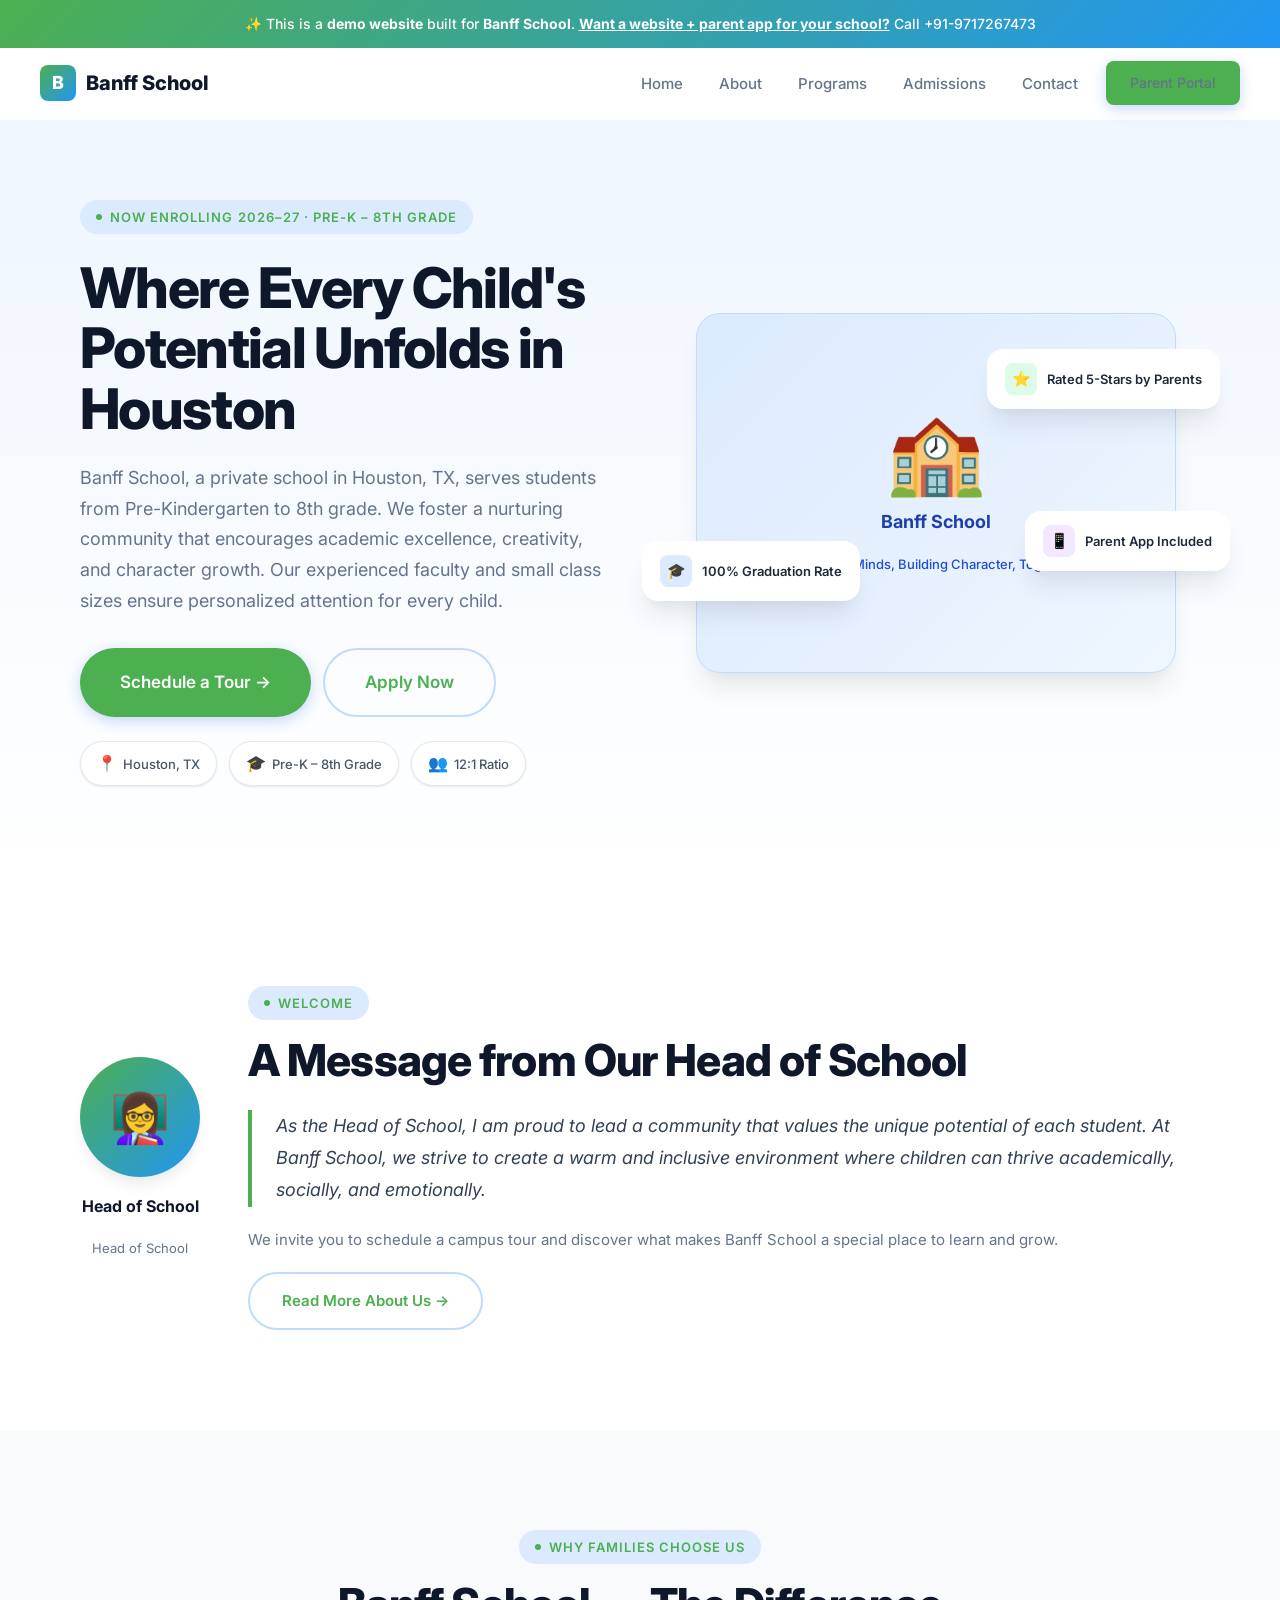
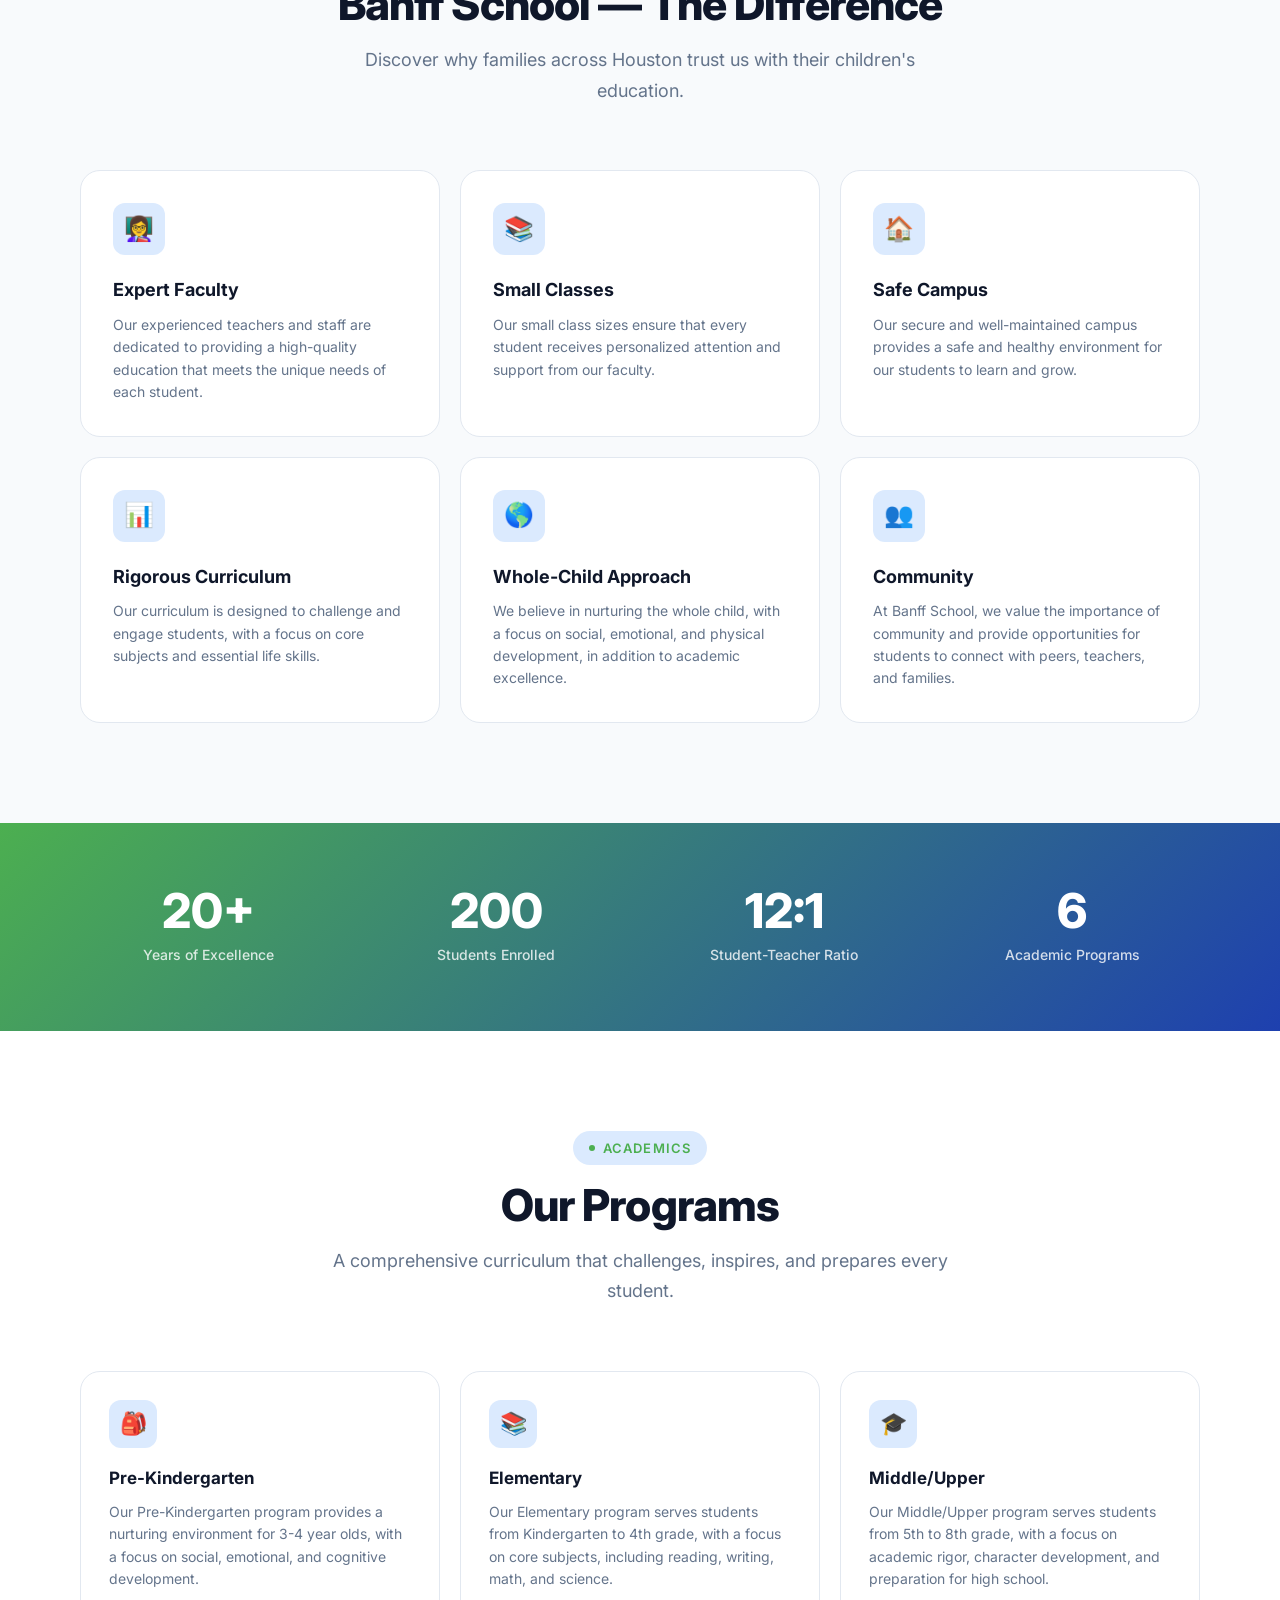
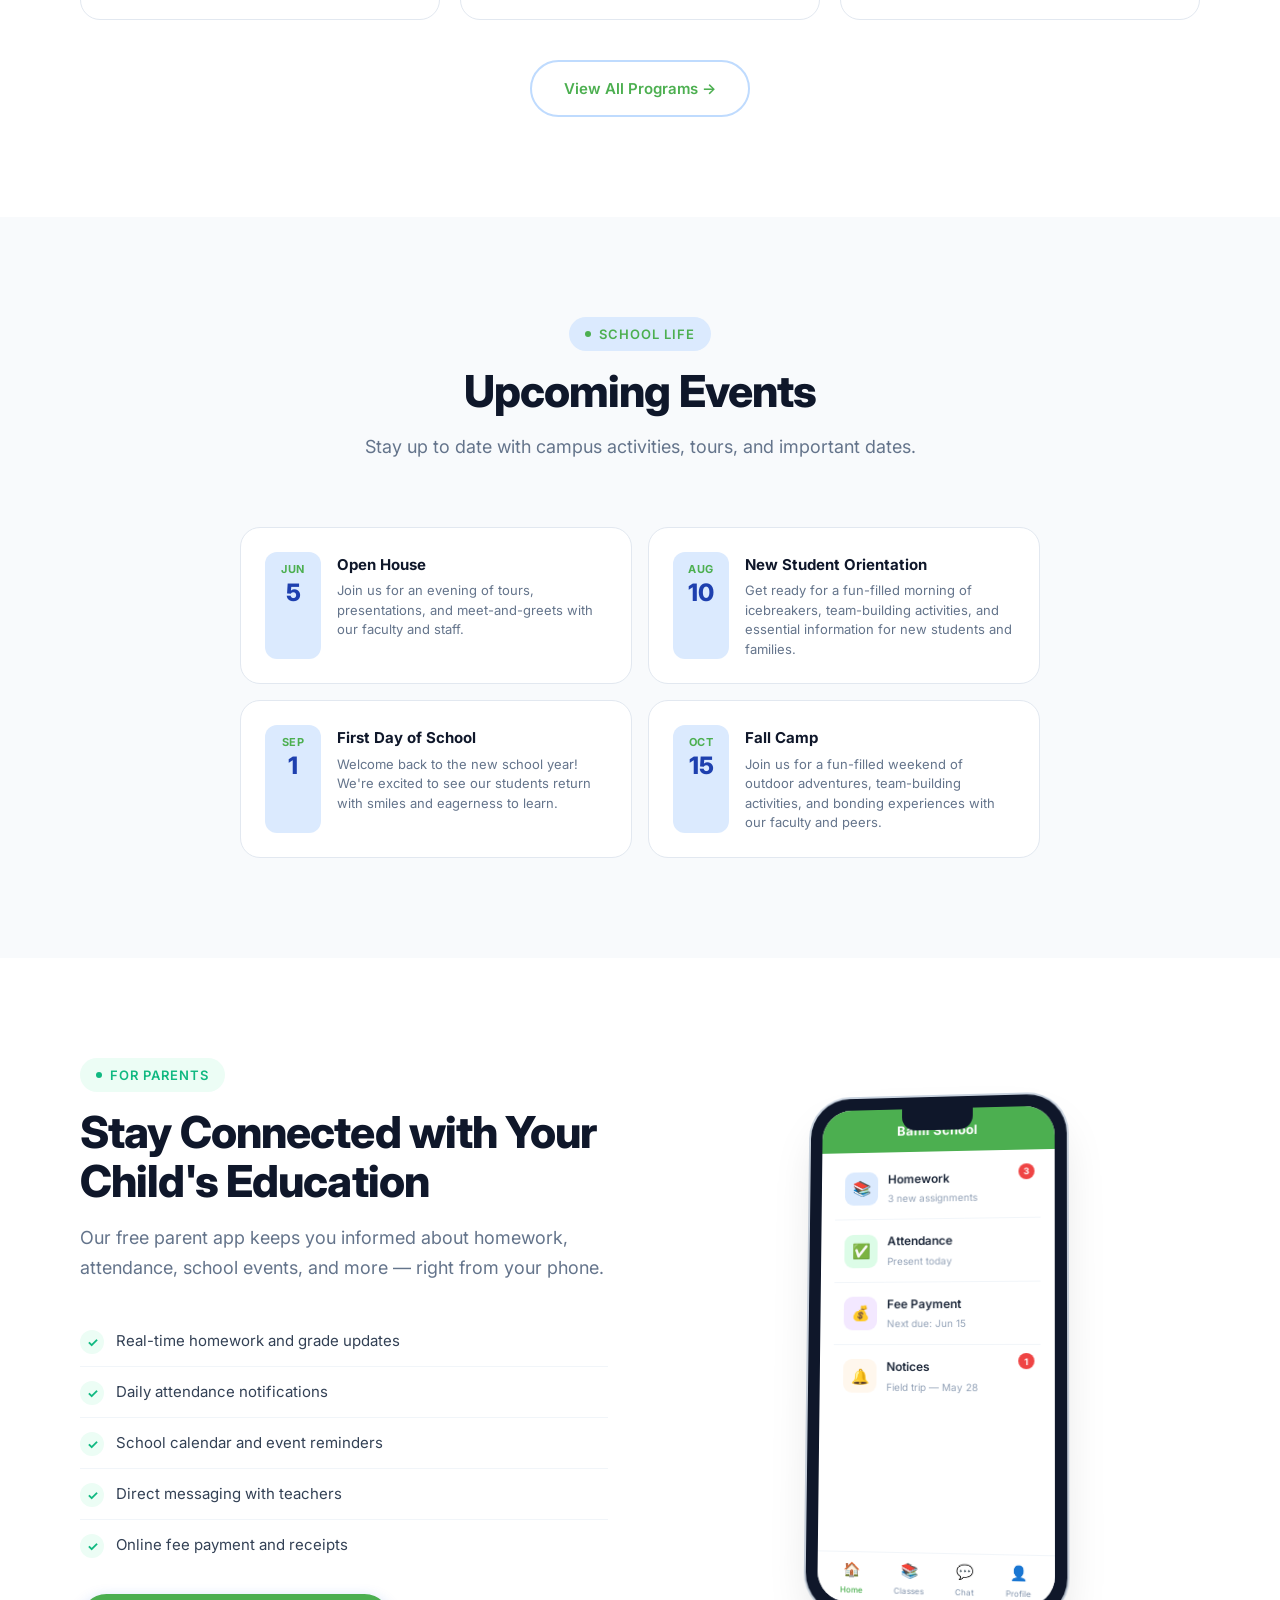
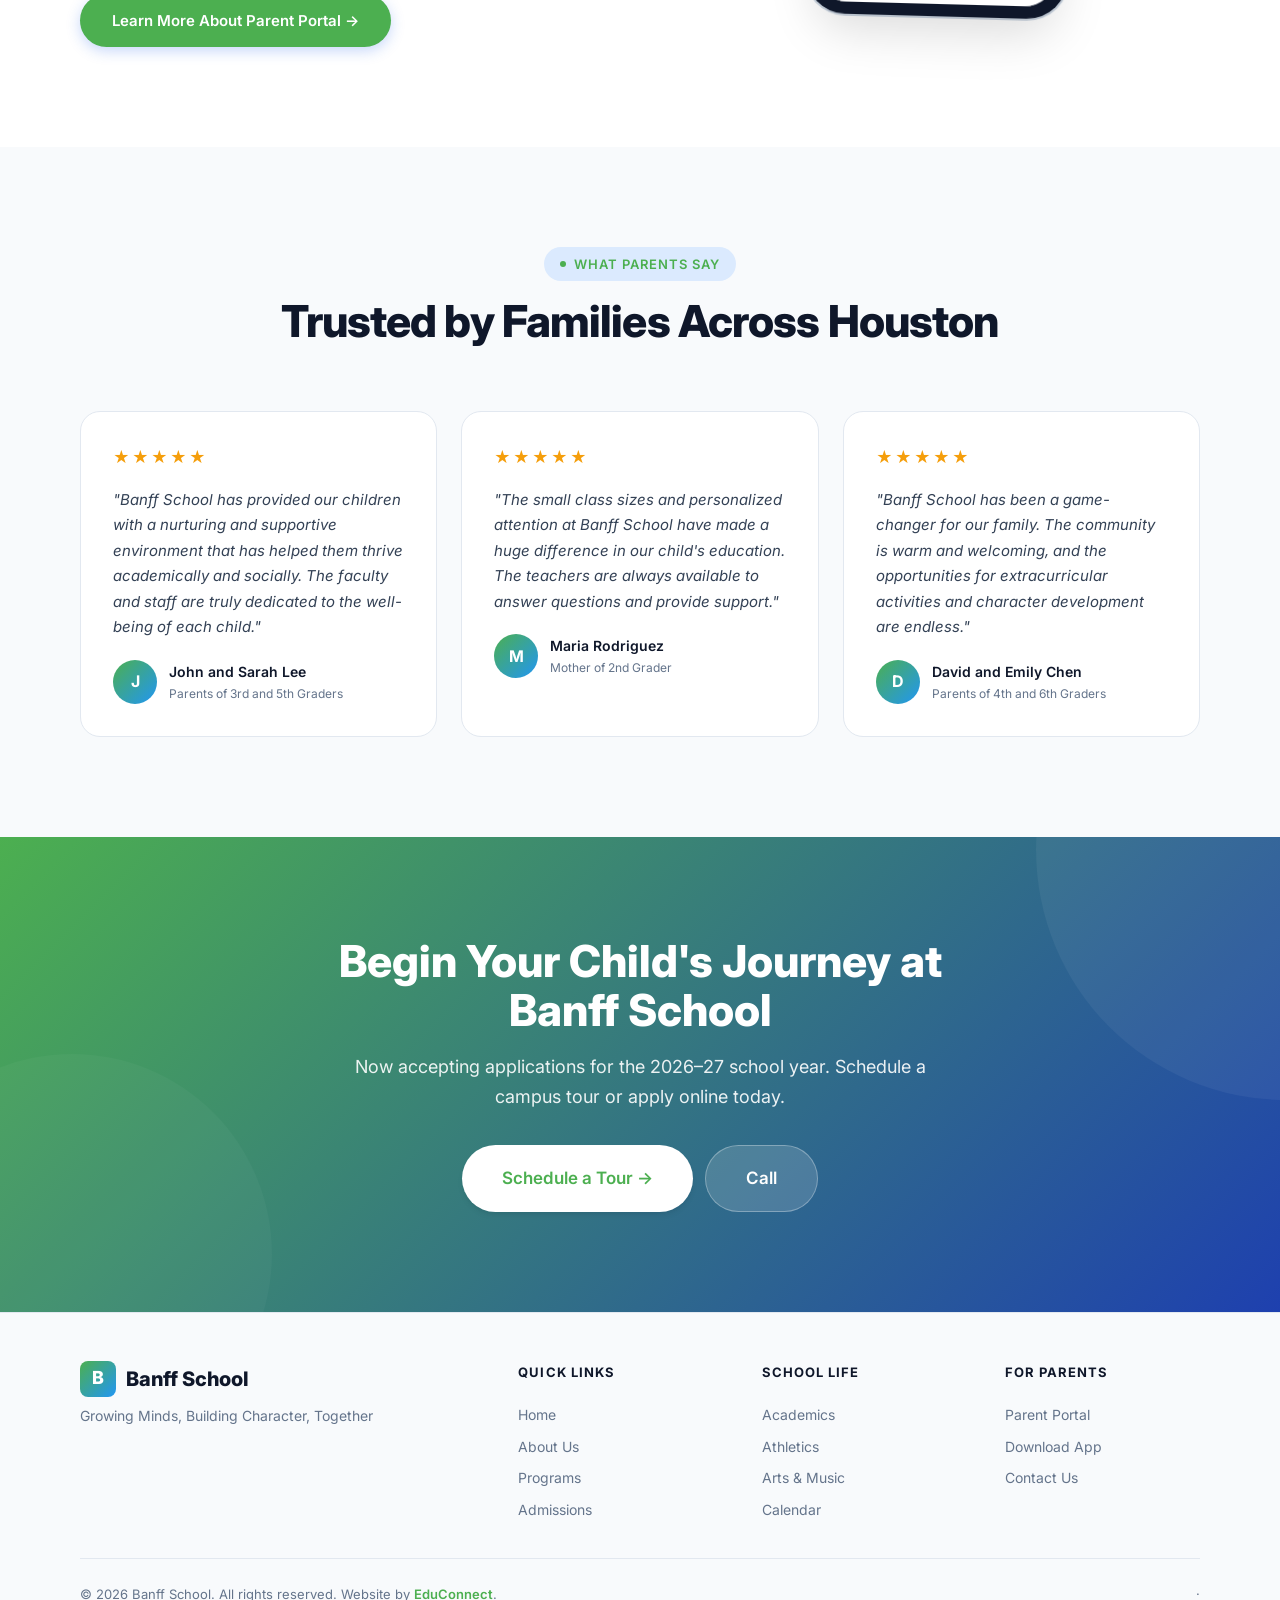
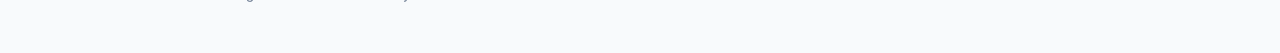
==== index.html @ 6a92a46c "Initial demo site for Banff School" ====
<!DOCTYPE html><html lang="en"><head>
  <meta charset="UTF-8"><meta name="viewport" content="width=device-width,initial-scale=1.0">
  <title>Home — Banff School</title>
  <meta name="description" content="Home — Banff School, a premier school in Houston, TX serving Pre-K – 8th Grade.">
  <meta property="og:title" content="Home — Banff School"><meta property="og:type" content="website">
  <link rel="preconnect" href="https://fonts.googleapis.com"><link rel="preconnect" href="https://fonts.gstatic.com" crossorigin>
  <link href="https://fonts.googleapis.com/css2?family=Inter:wght@400;500;600;700;800&display=swap" rel="stylesheet">
  <link rel="stylesheet" href="/styles.css"><script src="/main.js" defer></script>
</head><body><div class="demo-banner">
  ✨ This is a <strong>demo website</strong> built for <strong>Banff School</strong>.
  <a href="mailto:bhupender@myfirststepschool.com">Want a website + parent app for your school?</a> Call +91-9717267473
</div>
<nav class="navbar">
  <a href="/" class="logo"><span class="logo-icon">B</span>Banff School</a>
  <div class="nav-links">
    <a href="/">Home</a>
    <a href="/about.html">About</a>
    <a href="/programs.html">Programs</a>
    <a href="/admissions.html">Admissions</a>
    <a href="/contact.html">Contact</a>
    <a href="/parents.html" class="btn btn-primary" style="padding:10px 24px;font-size:14px">Parent Portal</a>
  </div>
  <button class="hamburger" aria-label="Toggle menu"><span></span><span></span><span></span></button>
</nav><main>
<section class="hero"><div class="container"><div class="hero-inner">
  <div class="hero-content">
    <div class="badge animate-on-scroll mb-6">Now Enrolling 2026–27 · Pre-K – 8th Grade</div>
    <h1 class="heading-xl animate-on-scroll mb-6">Where Every Child's Potential Unfolds in Houston</h1>
    <p class="text-lg text-muted animate-on-scroll mb-8">Banff School, a private school in Houston, TX, serves students from Pre-Kindergarten to 8th grade. We foster a nurturing community that encourages academic excellence, creativity, and character growth. Our experienced faculty and small class sizes ensure personalized attention for every child.</p>
    <div class="hero-actions animate-on-scroll">
      <a href="/admissions.html" class="btn btn-primary btn-lg">Schedule a Tour →</a>
      <a href="/admissions.html" class="btn btn-outline btn-lg">Apply Now</a>
    </div>
    <div class="hero-info-cards animate-on-scroll" style="margin-top:24px">
      <div class="info-chip"><span class="ic-icon">📍</span> Houston, TX</div>
      <div class="info-chip"><span class="ic-icon">🎓</span> Pre-K – 8th Grade</div>
      <div class="info-chip"><span class="ic-icon">👥</span> 12:1 Ratio</div>
    </div>
  </div>
  <div class="hero-visual animate-on-scroll">
    <div class="school-illustration"><div class="school-illustration-inner">
      <div class="school-building">🏫</div><h3>Banff School</h3><p>Growing Minds, Building Character, Together</p>
    </div></div>
    <div class="float-card card-1"><div class="fc-icon green">⭐</div>Rated 5-Stars by Parents</div>
    <div class="float-card card-2"><div class="fc-icon blue">🎓</div>100% Graduation Rate</div>
    <div class="float-card card-3"><div class="fc-icon purple">📱</div>Parent App Included</div>
  </div>
</div></div></section>

<section class="welcome-section section-padding"><div class="container"><div class="welcome-grid">
  <div class="principal-card animate-on-scroll">
    <div class="principal-avatar">👩‍🏫</div>
    <div class="principal-name">Head of School</div><div class="principal-title">Head of School</div>
  </div>
  <div class="welcome-text animate-on-scroll">
    <div class="badge mb-4">Welcome</div>
    <h2 class="heading-lg mb-6">A Message from Our Head of School</h2>
    <blockquote>As the Head of School, I am proud to lead a community that values the unique potential of each student. At Banff School, we strive to create a warm and inclusive environment where children can thrive academically, socially, and emotionally.</blockquote>
    <p>We invite you to schedule a campus tour and discover what makes Banff School a special place to learn and grow.</p>
    <a href="/about.html" class="btn btn-outline" style="margin-top:20px">Read More About Us →</a>
  </div>
</div></div></section>

<section class="features-section section-padding"><div class="container">
  <div class="text-center mb-16">
    <div class="badge animate-on-scroll mb-4">Why Families Choose Us</div>
    <h2 class="heading-lg animate-on-scroll mb-4">Banff School — The Difference</h2>
    <p class="text-lg text-muted max-w-lg mx-auto animate-on-scroll">Discover why families across Houston trust us with their children's education.</p>
  </div>
  <div class="features-grid">
      <div class="feature-card animate-on-scroll stagger-1">
        <div class="feature-icon">👩‍🏫</div><h3>Expert Faculty</h3><p>Our experienced teachers and staff are dedicated to providing a high-quality education that meets the unique needs of each student.</p>
      </div>
      <div class="feature-card animate-on-scroll stagger-2">
        <div class="feature-icon">📚</div><h3>Small Classes</h3><p>Our small class sizes ensure that every student receives personalized attention and support from our faculty.</p>
      </div>
      <div class="feature-card animate-on-scroll stagger-3">
        <div class="feature-icon">🏠</div><h3>Safe Campus</h3><p>Our secure and well-maintained campus provides a safe and healthy environment for our students to learn and grow.</p>
      </div>
      <div class="feature-card animate-on-scroll stagger-4">
        <div class="feature-icon">📊</div><h3>Rigorous Curriculum</h3><p>Our curriculum is designed to challenge and engage students, with a focus on core subjects and essential life skills.</p>
      </div>
      <div class="feature-card animate-on-scroll stagger-5">
        <div class="feature-icon">🌎</div><h3>Whole-Child Approach</h3><p>We believe in nurturing the whole child, with a focus on social, emotional, and physical development, in addition to academic excellence.</p>
      </div>
      <div class="feature-card animate-on-scroll stagger-6">
        <div class="feature-icon">👥</div><h3>Community</h3><p>At Banff School, we value the importance of community and provide opportunities for students to connect with peers, teachers, and families.</p>
      </div></div>
</div></section>

<section class="stats-section"><div class="container"><div class="stats-grid">
  <div class="animate-on-scroll stagger-1"><div class="stat-value" data-count="20" data-suffix="+">0+</div><div class="stat-label">Years of Excellence</div></div>
  <div class="animate-on-scroll stagger-2"><div class="stat-value" data-count="200">0</div><div class="stat-label">Students Enrolled</div></div>
  <div class="animate-on-scroll stagger-3"><div class="stat-value">12:1</div><div class="stat-label">Student-Teacher Ratio</div></div>
  <div class="animate-on-scroll stagger-4"><div class="stat-value" data-count="6">0</div><div class="stat-label">Academic Programs</div></div>
</div></div></section>

<section class="programs-section section-padding"><div class="container">
  <div class="text-center mb-16">
    <div class="badge animate-on-scroll mb-4">Academics</div>
    <h2 class="heading-lg animate-on-scroll mb-4">Our Programs</h2>
    <p class="text-lg text-muted max-w-lg mx-auto animate-on-scroll">A comprehensive curriculum that challenges, inspires, and prepares every student.</p>
  </div>
  <div class="programs-grid">
      <div class="program-card animate-on-scroll stagger-1">
        <div class="program-icon">🎒</div><h3>Pre-Kindergarten</h3><p>Our Pre-Kindergarten program provides a nurturing environment for 3-4 year olds, with a focus on social, emotional, and cognitive development.</p>
      </div>
      <div class="program-card animate-on-scroll stagger-2">
        <div class="program-icon">📚</div><h3>Elementary</h3><p>Our Elementary program serves students from Kindergarten to 4th grade, with a focus on core subjects, including reading, writing, math, and science.</p>
      </div>
      <div class="program-card animate-on-scroll stagger-3">
        <div class="program-icon">🎓</div><h3>Middle/Upper</h3><p>Our Middle/Upper program serves students from 5th to 8th grade, with a focus on academic rigor, character development, and preparation for high school.</p>
      </div></div>
  <div class="text-center animate-on-scroll" style="margin-top:40px"><a href="/programs.html" class="btn btn-outline">View All Programs →</a></div>
</div></section>

<section class="events-section section-padding"><div class="container">
  <div class="text-center mb-16">
    <div class="badge animate-on-scroll mb-4">School Life</div>
    <h2 class="heading-lg animate-on-scroll mb-4">Upcoming Events</h2>
    <p class="text-lg text-muted max-w-lg mx-auto animate-on-scroll">Stay up to date with campus activities, tours, and important dates.</p>
  </div>
  <div class="events-grid"><div class="event-card animate-on-scroll stagger-1">
        <div class="event-date"><div class="month">Jun</div><div class="day">5</div></div>
        <div class="event-info"><h4>Open House</h4><p>Join us for an evening of tours, presentations, and meet-and-greets with our faculty and staff.</p></div>
      </div><div class="event-card animate-on-scroll stagger-2">
        <div class="event-date"><div class="month">Aug</div><div class="day">10</div></div>
        <div class="event-info"><h4>New Student Orientation</h4><p>Get ready for a fun-filled morning of icebreakers, team-building activities, and essential information for new students and families.</p></div>
      </div><div class="event-card animate-on-scroll stagger-3">
        <div class="event-date"><div class="month">Sep</div><div class="day">1</div></div>
        <div class="event-info"><h4>First Day of School</h4><p>Welcome back to the new school year! We're excited to see our students return with smiles and eagerness to learn.</p></div>
      </div><div class="event-card animate-on-scroll stagger-4">
        <div class="event-date"><div class="month">Oct</div><div class="day">15</div></div>
        <div class="event-info"><h4>Fall Camp</h4><p>Join us for a fun-filled weekend of outdoor adventures, team-building activities, and bonding experiences with our faculty and peers.</p></div>
      </div></div>
</div></section>

<section class="portal-section section-padding"><div class="container"><div class="portal-grid">
  <div>
    <div class="badge accent animate-on-scroll mb-4">For Parents</div>
    <h2 class="heading-lg animate-on-scroll mb-4">Stay Connected with Your Child's Education</h2>
    <p class="text-lg text-muted animate-on-scroll mb-8">Our free parent app keeps you informed about homework, attendance, school events, and more — right from your phone.</p>
    <ul class="portal-features animate-on-scroll">
      <li><span class="pf-icon">✓</span>Real-time homework and grade updates</li>
      <li><span class="pf-icon">✓</span>Daily attendance notifications</li>
      <li><span class="pf-icon">✓</span>School calendar and event reminders</li>
      <li><span class="pf-icon">✓</span>Direct messaging with teachers</li>
      <li><span class="pf-icon">✓</span>Online fee payment and receipts</li>
    </ul>
    <a href="/parents.html" class="btn btn-primary animate-on-scroll" style="margin-top:24px">Learn More About Parent Portal →</a>
  </div>
  <div class="animate-on-scroll" style="display:flex;justify-content:center">
    <div class="phone-mockup"><div class="phone-screen">
      <div class="phone-status-bar">Banff School</div>
      <div class="phone-screen-content">
        <div class="phone-nav-item"><div class="phone-nav-icon blue">📚</div><div><div class="phone-nav-label">Homework</div><div class="phone-nav-sub">3 new assignments</div></div><div class="phone-badge">3</div></div>
        <div class="phone-nav-item"><div class="phone-nav-icon green">✅</div><div><div class="phone-nav-label">Attendance</div><div class="phone-nav-sub">Present today</div></div></div>
        <div class="phone-nav-item"><div class="phone-nav-icon purple">💰</div><div><div class="phone-nav-label">Fee Payment</div><div class="phone-nav-sub">Next due: Jun 15</div></div></div>
        <div class="phone-nav-item"><div class="phone-nav-icon orange">🔔</div><div><div class="phone-nav-label">Notices</div><div class="phone-nav-sub">Field trip — May 28</div></div><div class="phone-badge">1</div></div>
      </div>
      <div class="phone-bottom-bar">
        <div class="phone-tab active"><div style="font-size:14px">🏠</div>Home</div>
        <div class="phone-tab"><div style="font-size:14px">📚</div>Classes</div>
        <div class="phone-tab"><div style="font-size:14px">💬</div>Chat</div>
        <div class="phone-tab"><div style="font-size:14px">👤</div>Profile</div>
      </div>
    </div></div>
  </div>
</div></div></section>

<section class="testimonials-section section-padding"><div class="container">
  <div class="text-center mb-16">
    <div class="badge animate-on-scroll mb-4">What Parents Say</div>
    <h2 class="heading-lg animate-on-scroll mb-4">Trusted by Families Across Houston</h2>
  </div>
  <div class="testimonials-grid">
      <div class="testimonial-card animate-on-scroll stagger-1">
        <div class="stars"><span class="star">★</span><span class="star">★</span><span class="star">★</span><span class="star">★</span><span class="star">★</span></div>
        <p class="testimonial-text">"Banff School has provided our children with a nurturing and supportive environment that has helped them thrive academically and socially. The faculty and staff are truly dedicated to the well-being of each child."</p>
        <div class="testimonial-author"><div class="author-avatar">J</div>
        <div class="author-info"><div class="author-name">John and Sarah Lee</div><div class="author-role">Parents of 3rd and 5th Graders</div></div></div>
      </div>
      <div class="testimonial-card animate-on-scroll stagger-2">
        <div class="stars"><span class="star">★</span><span class="star">★</span><span class="star">★</span><span class="star">★</span><span class="star">★</span></div>
        <p class="testimonial-text">"The small class sizes and personalized attention at Banff School have made a huge difference in our child's education. The teachers are always available to answer questions and provide support."</p>
        <div class="testimonial-author"><div class="author-avatar">M</div>
        <div class="author-info"><div class="author-name">Maria Rodriguez</div><div class="author-role">Mother of 2nd Grader</div></div></div>
      </div>
      <div class="testimonial-card animate-on-scroll stagger-3">
        <div class="stars"><span class="star">★</span><span class="star">★</span><span class="star">★</span><span class="star">★</span><span class="star">★</span></div>
        <p class="testimonial-text">"Banff School has been a game-changer for our family. The community is warm and welcoming, and the opportunities for extracurricular activities and character development are endless."</p>
        <div class="testimonial-author"><div class="author-avatar">D</div>
        <div class="author-info"><div class="author-name">David and Emily Chen</div><div class="author-role">Parents of 4th and 6th Graders</div></div></div>
      </div></div>
</div></section>

<section class="cta-section"><div class="container"><div class="cta-content animate-on-scroll">
  <h2>Begin Your Child's Journey at Banff School</h2>
  <p>Now accepting applications for the 2026–27 school year. Schedule a campus tour or apply online today.</p>
  <div class="cta-actions">
    <a href="/admissions.html" class="btn btn-white btn-lg">Schedule a Tour →</a>
    <a href="tel:" class="btn btn-lg" style="background:rgba(255,255,255,.15);color:white;border:1px solid rgba(255,255,255,.3)">Call </a>
  </div>
</div></div></section>
</main><footer class="footer">
  <div class="container">
    <div class="footer-grid">
      <div class="footer-brand">
        <div class="logo" style="margin-bottom:8px"><span class="logo-icon">B</span>Banff School</div>
        <p>Growing Minds, Building Character, Together</p>
        <p style="margin-top:12px;font-size:13px"></p>
      </div>
      <div class="footer-col"><h4>Quick Links</h4><a href="/">Home</a><a href="/about.html">About Us</a><a href="/programs.html">Programs</a><a href="/admissions.html">Admissions</a></div>
      <div class="footer-col"><h4>School Life</h4><a href="/programs.html">Academics</a><a href="/programs.html">Athletics</a><a href="/programs.html">Arts &amp; Music</a><a href="/contact.html">Calendar</a></div>
      <div class="footer-col"><h4>For Parents</h4><a href="/parents.html">Parent Portal</a><a href="/parents.html">Download App</a><a href="/contact.html">Contact Us</a><a href="tel:"></a></div>
    </div>
    <div class="footer-bottom">
      <p>&copy; 2026 Banff School. All rights reserved. Website by <a href="mailto:bhupender@myfirststepschool.com">EduConnect</a>.</p>
      <p> &middot; <a href="mailto:"></a></p>
    </div>
  </div>
</footer></body></html>
---- styles.css ----
/* ===== DESIGN SYSTEM — LIGHT PROFESSIONAL ===== */
:root{
  --primary:#4CAF50;--primary-50:#eff6ff;--primary-100:#dbeafe;--primary-200:#bfdbfe;
  --primary-500:#4CAF50;--primary-600:#1d4ed8;--primary-700:#1e40af;
  --secondary:#2196F3;--accent:#10b981;--accent-50:#ecfdf5;
  --white:#fff;--gray-50:#f8fafc;--gray-100:#f1f5f9;--gray-200:#e2e8f0;--gray-300:#cbd5e1;
  --gray-400:#94a3b8;--gray-500:#64748b;--gray-600:#475569;--gray-700:#334155;
  --gray-800:#1e293b;--gray-900:#0f172a;
  --bg:var(--white);--bg-alt:var(--gray-50);--text:var(--gray-700);
  --text-heading:var(--gray-900);--text-muted:var(--gray-500);--border:var(--gray-200);
  --shadow-sm:0 1px 3px rgba(0,0,0,.06),0 1px 2px rgba(0,0,0,.04);
  --shadow-md:0 4px 6px -1px rgba(0,0,0,.07),0 2px 4px -2px rgba(0,0,0,.05);
  --shadow-lg:0 10px 15px -3px rgba(0,0,0,.08),0 4px 6px -4px rgba(0,0,0,.04);
  --shadow-xl:0 20px 25px -5px rgba(0,0,0,.08),0 8px 10px -6px rgba(0,0,0,.04);
  --shadow-2xl:0 25px 50px -12px rgba(0,0,0,.15);
  --shadow-primary:0 4px 14px rgba(37,99,235,.25);
  --radius-sm:8px;--radius-md:12px;--radius-lg:16px;--radius-xl:20px;--radius-2xl:24px;--radius-full:9999px;
  --font:'Inter',-apple-system,BlinkMacSystemFont,'Segoe UI',sans-serif;
}
*,*::before,*::after{margin:0;padding:0;box-sizing:border-box}
html{scroll-behavior:smooth;-webkit-font-smoothing:antialiased}
body{font-family:var(--font);background:var(--bg);color:var(--text);line-height:1.7;overflow-x:hidden;font-size:16px}
a{color:inherit;text-decoration:none}img{max-width:100%;display:block}button{font-family:inherit;cursor:pointer}
.container{max-width:1200px;margin:0 auto;padding:0 24px}
@media(min-width:768px){.container{padding:0 40px}}
.section-padding{padding:80px 0}
@media(min-width:768px){.section-padding{padding:100px 0}}
.badge{display:inline-flex;align-items:center;gap:8px;padding:6px 16px;font-size:13px;font-weight:600;text-transform:uppercase;letter-spacing:.08em;border-radius:var(--radius-full);background:var(--primary-100);color:var(--primary)}
.badge::before{content:'';width:6px;height:6px;border-radius:50%;background:var(--primary);animation:pulse 2s infinite}
.badge.accent{background:var(--accent-50);color:var(--accent)}.badge.accent::before{background:var(--accent)}
.heading-xl{font-size:clamp(32px,5vw,56px);font-weight:800;line-height:1.08;letter-spacing:-.03em;color:var(--text-heading)}
.heading-lg{font-size:clamp(28px,4vw,44px);font-weight:800;line-height:1.12;letter-spacing:-.02em;color:var(--text-heading)}
.heading-md{font-size:clamp(22px,3vw,32px);font-weight:700;line-height:1.2;color:var(--text-heading)}
.heading-sm{font-size:20px;font-weight:700;line-height:1.3;color:var(--text-heading)}
.text-lg{font-size:18px;line-height:1.7;color:var(--text)}
.text-base{font-size:16px;line-height:1.7;color:var(--text)}
.text-sm{font-size:14px;line-height:1.6;color:var(--text-muted)}
.text-center{text-align:center}.text-muted{color:var(--text-muted)}
.gradient-text{background:linear-gradient(135deg,var(--primary),var(--secondary));-webkit-background-clip:text;-webkit-text-fill-color:transparent;background-clip:text}
.max-w-lg{max-width:640px}.mx-auto{margin-left:auto;margin-right:auto}
.mb-4{margin-bottom:16px}.mb-6{margin-bottom:24px}.mb-8{margin-bottom:32px}
.mb-12{margin-bottom:48px}.mb-16{margin-bottom:64px}
.btn{display:inline-flex;align-items:center;justify-content:center;gap:8px;padding:14px 32px;font-size:15px;font-weight:600;border-radius:var(--radius-full);border:none;cursor:pointer;transition:all .25s cubic-bezier(.4,0,.2,1);text-decoration:none;white-space:nowrap}
.btn-primary{background:var(--primary);color:var(--white);box-shadow:var(--shadow-primary)}
.btn-primary:hover{background:var(--primary-600);transform:translateY(-2px);box-shadow:0 8px 24px rgba(37,99,235,.3)}
.btn-lg{padding:18px 40px;font-size:17px}
.btn-outline{background:transparent;color:var(--primary);border:2px solid var(--primary-200)}
.btn-outline:hover{background:var(--primary-50);border-color:var(--primary);transform:translateY(-2px)}
.btn-white{background:var(--white);color:var(--primary);box-shadow:var(--shadow-md)}
.btn-white:hover{transform:translateY(-2px);box-shadow:var(--shadow-lg)}
.demo-banner{background:linear-gradient(135deg,var(--primary),var(--secondary));color:var(--white);text-align:center;padding:12px 24px;font-size:14px;font-weight:500;position:relative;z-index:200}
.demo-banner strong{font-weight:700}.demo-banner a{color:var(--white);text-decoration:underline;font-weight:700}
.navbar{position:sticky;top:0;z-index:100;display:flex;justify-content:space-between;align-items:center;padding:0 24px;height:72px;background:rgba(255,255,255,.92);backdrop-filter:blur(20px) saturate(180%);border-bottom:1px solid transparent;transition:all .3s ease}
@media(min-width:768px){.navbar{padding:0 40px}}
.navbar.scrolled{border-bottom-color:var(--border);box-shadow:var(--shadow-sm)}
.logo{display:flex;align-items:center;gap:10px;font-size:18px;font-weight:800;color:var(--text-heading)}
@media(min-width:768px){.logo{font-size:20px}}
.logo-icon{width:36px;height:36px;border-radius:var(--radius-sm);background:linear-gradient(135deg,var(--primary),var(--secondary));display:flex;align-items:center;justify-content:center;color:white;font-size:18px;font-weight:800}
.nav-links{display:flex;gap:4px;align-items:center}
.nav-links a{padding:8px 16px;font-size:15px;font-weight:500;color:var(--text-muted);border-radius:var(--radius-sm);transition:all .2s ease}
.nav-links a:hover{color:var(--text-heading);background:var(--gray-50)}
.nav-links .btn{margin-left:8px}
.hamburger{display:none;background:none;border:none;padding:8px;min-height:44px;min-width:44px;flex-direction:column;justify-content:center;align-items:center}
.hamburger span{display:block;width:22px;height:2px;background:var(--gray-700);margin:3px 0;transition:all .3s ease;border-radius:2px}
.hamburger.active span:nth-child(1){transform:rotate(45deg) translate(4px,4px)}
.hamburger.active span:nth-child(2){opacity:0}
.hamburger.active span:nth-child(3){transform:rotate(-45deg) translate(4px,-4px)}
@media(max-width:768px){.hamburger{display:flex}.nav-links{display:none;position:fixed;top:72px;left:0;right:0;bottom:0;background:var(--white);flex-direction:column;align-items:center;justify-content:center;gap:16px;z-index:200}.nav-links.open{display:flex}.nav-links a{font-size:18px;padding:12px 24px}}
.hero{position:relative;overflow:hidden;background:linear-gradient(180deg,var(--primary-50) 0%,var(--white) 100%)}
.hero-inner{display:grid;grid-template-columns:1fr;gap:48px;align-items:center;padding:60px 0 80px}
@media(min-width:1024px){.hero-inner{grid-template-columns:1fr 1fr;gap:64px;padding:80px 0 100px}}
.hero-content{max-width:560px}
@media(max-width:1023px){.hero-content{text-align:center;margin:0 auto}}
.hero-actions{display:flex;gap:12px;flex-wrap:wrap}
@media(max-width:1023px){.hero-actions{justify-content:center}}
.hero-visual{display:flex;justify-content:center;align-items:center;position:relative}
.school-illustration{position:relative;width:100%;max-width:480px;aspect-ratio:4/3;border-radius:var(--radius-2xl);overflow:hidden;background:linear-gradient(135deg,var(--primary-100),var(--primary-50));border:1px solid var(--primary-200);box-shadow:var(--shadow-xl)}
.school-illustration-inner{width:100%;height:100%;display:flex;flex-direction:column;align-items:center;justify-content:center;gap:16px;padding:32px}
.school-building{font-size:80px;line-height:1}
.school-illustration h3{font-size:18px;font-weight:700;color:var(--primary-700);text-align:center}
.school-illustration p{font-size:13px;color:var(--primary-600);text-align:center;font-weight:500}
.hero-info-cards{display:flex;gap:12px;flex-wrap:wrap;margin-top:20px}
@media(max-width:1023px){.hero-info-cards{justify-content:center}}
.info-chip{display:flex;align-items:center;gap:6px;padding:8px 16px;background:var(--white);border:1px solid var(--border);border-radius:var(--radius-full);font-size:13px;font-weight:500;color:var(--gray-600);box-shadow:var(--shadow-sm)}
.info-chip .ic-icon{font-size:16px}
.float-card{position:absolute;background:var(--white);border-radius:var(--radius-lg);box-shadow:var(--shadow-xl);padding:14px 18px;display:flex;align-items:center;gap:10px;font-size:13px;font-weight:600;color:var(--gray-800);animation:float-gentle 4s ease-in-out infinite;z-index:5;white-space:nowrap}
.float-card.card-1{top:10%;right:-20px;animation-delay:0s}
.float-card.card-2{bottom:20%;left:-30px;animation-delay:1.5s}
.float-card.card-3{top:55%;right:-30px;animation-delay:3s}
.float-card .fc-icon{width:32px;height:32px;border-radius:8px;display:flex;align-items:center;justify-content:center;font-size:15px}
.float-card .fc-icon.green{background:#dcfce7;color:#16a34a}
.float-card .fc-icon.blue{background:var(--primary-100);color:var(--primary)}
.float-card .fc-icon.purple{background:#f3e8ff;color:#9333ea}
.welcome-section{background:var(--white)}
.welcome-grid{display:grid;grid-template-columns:1fr;gap:40px;align-items:center}
@media(min-width:768px){.welcome-grid{grid-template-columns:auto 1fr;gap:48px}}
.principal-card{display:flex;flex-direction:column;align-items:center;text-align:center;gap:16px}
.principal-avatar{width:120px;height:120px;border-radius:50%;background:linear-gradient(135deg,var(--primary),var(--secondary));display:flex;align-items:center;justify-content:center;font-size:48px;color:white;box-shadow:var(--shadow-lg)}
.principal-name{font-size:16px;font-weight:700;color:var(--text-heading)}
.principal-title{font-size:13px;color:var(--text-muted)}
.welcome-text blockquote{font-size:18px;font-style:italic;color:var(--text);line-height:1.8;border-left:4px solid var(--primary);padding-left:24px;margin-bottom:20px}
.welcome-text p{font-size:15px;color:var(--text-muted);line-height:1.7}
.features-section{background:var(--bg-alt)}
.features-grid{display:grid;grid-template-columns:1fr;gap:20px}
@media(min-width:640px){.features-grid{grid-template-columns:repeat(2,1fr)}}
@media(min-width:1024px){.features-grid{grid-template-columns:repeat(3,1fr)}}
.feature-card{position:relative;padding:32px;border-radius:var(--radius-xl);background:var(--white);border:1px solid var(--border);transition:all .3s ease;overflow:hidden}
.feature-card:hover{transform:translateY(-4px);box-shadow:var(--shadow-lg);border-color:var(--primary-200)}
.feature-icon{width:52px;height:52px;border-radius:var(--radius-md);background:var(--primary-100);display:flex;align-items:center;justify-content:center;margin-bottom:20px;font-size:24px;transition:transform .3s ease}
.feature-card:hover .feature-icon{transform:scale(1.1)}
.feature-card h3{font-size:18px;font-weight:700;color:var(--text-heading);margin-bottom:8px}
.feature-card p{font-size:14px;color:var(--text-muted);line-height:1.6}
.programs-section{background:var(--white)}
.programs-grid{display:grid;grid-template-columns:1fr;gap:20px}
@media(min-width:640px){.programs-grid{grid-template-columns:repeat(2,1fr)}}
@media(min-width:1024px){.programs-grid{grid-template-columns:repeat(3,1fr)}}
.program-card{padding:28px;border-radius:var(--radius-xl);background:var(--white);border:1px solid var(--border);transition:all .3s ease;position:relative;overflow:hidden}
.program-card::before{content:'';position:absolute;top:0;left:0;right:0;height:3px;background:linear-gradient(90deg,var(--primary),var(--secondary));transform:scaleX(0);transform-origin:left;transition:transform .3s ease}
.program-card:hover{transform:translateY(-4px);box-shadow:var(--shadow-lg);border-color:var(--primary-200)}
.program-card:hover::before{transform:scaleX(1)}
.program-icon{width:48px;height:48px;border-radius:var(--radius-md);background:var(--primary-100);display:flex;align-items:center;justify-content:center;margin-bottom:16px;font-size:22px}
.program-card h3{font-size:17px;font-weight:700;color:var(--text-heading);margin-bottom:8px}
.program-card p{font-size:14px;color:var(--text-muted);line-height:1.6}
.stats-section{background:linear-gradient(135deg,var(--primary),var(--primary-700));color:var(--white);padding:64px 0}
.stats-grid{display:grid;grid-template-columns:repeat(2,1fr);gap:32px;text-align:center}
@media(min-width:768px){.stats-grid{grid-template-columns:repeat(4,1fr)}}
.stat-value{font-size:clamp(32px,4vw,48px);font-weight:800;line-height:1}
.stat-label{font-size:14px;opacity:.8;margin-top:8px;font-weight:500}
.events-section{background:var(--bg-alt)}
.events-grid{display:grid;grid-template-columns:1fr;gap:16px;max-width:800px;margin:0 auto}
@media(min-width:640px){.events-grid{grid-template-columns:repeat(2,1fr)}}
.event-card{display:flex;gap:16px;padding:24px;border-radius:var(--radius-xl);background:var(--white);border:1px solid var(--border);transition:all .3s ease}
.event-card:hover{box-shadow:var(--shadow-md);border-color:var(--primary-200)}
.event-date{min-width:56px;text-align:center;padding:8px;border-radius:var(--radius-md);background:var(--primary-100)}
.event-date .month{font-size:11px;font-weight:700;text-transform:uppercase;color:var(--primary);letter-spacing:.05em}
.event-date .day{font-size:24px;font-weight:800;color:var(--primary-700);line-height:1.2}
.event-info h4{font-size:15px;font-weight:700;color:var(--text-heading);margin-bottom:4px}
.event-info p{font-size:13px;color:var(--text-muted);line-height:1.5}
.portal-section{background:var(--white)}
.portal-grid{display:grid;grid-template-columns:1fr;gap:48px;align-items:center}
@media(min-width:1024px){.portal-grid{grid-template-columns:1fr 1fr;gap:64px}}
.phone-mockup{position:relative;width:260px;height:520px;background:var(--gray-900);border-radius:40px;padding:12px;box-shadow:var(--shadow-2xl),0 0 0 2px var(--gray-300);margin:0 auto;transform:perspective(1000px) rotateY(-6deg) rotateX(3deg)}
.phone-mockup::before{content:'';position:absolute;top:12px;left:50%;transform:translateX(-50%);width:72px;height:22px;background:var(--gray-900);border-radius:0 0 14px 14px;z-index:10}
.phone-screen{width:100%;height:100%;background:var(--white);border-radius:30px;overflow:hidden;position:relative}
.phone-screen-content{padding:50px 14px 14px;font-size:12px;color:var(--gray-700)}
.phone-status-bar{position:absolute;top:0;left:0;right:0;height:44px;background:var(--primary);display:flex;align-items:center;justify-content:center;color:white;font-weight:700;font-size:13px;border-radius:18px 18px 0 0}
.phone-nav-item{display:flex;align-items:center;gap:10px;padding:12px 10px;border-bottom:1px solid var(--gray-100);position:relative}
.phone-nav-item:last-child{border-bottom:none}
.phone-nav-icon{width:34px;height:34px;border-radius:9px;display:flex;align-items:center;justify-content:center;font-size:15px;flex-shrink:0}
.phone-nav-icon.blue{background:var(--primary-100);color:var(--primary)}
.phone-nav-icon.green{background:#dcfce7;color:#16a34a}
.phone-nav-icon.purple{background:#f3e8ff;color:#9333ea}
.phone-nav-icon.orange{background:#fff7ed;color:#ea580c}
.phone-nav-label{font-weight:600;font-size:12px;color:var(--gray-800)}
.phone-nav-sub{font-size:10px;color:var(--gray-400);margin-top:1px}
.phone-badge{position:absolute;top:8px;right:6px;min-width:16px;height:16px;border-radius:8px;background:#ef4444;color:white;font-size:9px;font-weight:700;display:flex;align-items:center;justify-content:center;padding:0 4px}
.phone-bottom-bar{position:absolute;bottom:0;left:0;right:0;height:50px;background:var(--white);border-top:1px solid var(--gray-100);display:flex;align-items:center;justify-content:space-around;padding:0 8px;border-radius:0 0 18px 18px}
.phone-tab{display:flex;flex-direction:column;align-items:center;gap:2px;font-size:8px;color:var(--gray-400);font-weight:500}
.phone-tab.active{color:var(--primary)}
.portal-features{list-style:none;padding:0}
.portal-features li{display:flex;align-items:flex-start;gap:12px;padding:12px 0;border-bottom:1px solid var(--gray-100);font-size:15px;color:var(--text)}
.portal-features li:last-child{border-bottom:none}
.portal-features .pf-icon{width:24px;height:24px;border-radius:50%;background:var(--accent-50);color:var(--accent);display:flex;align-items:center;justify-content:center;flex-shrink:0;margin-top:2px;font-size:13px;font-weight:700}
.testimonials-section{background:var(--bg-alt)}
.testimonials-grid{display:grid;grid-template-columns:1fr;gap:24px}
@media(min-width:768px){.testimonials-grid{grid-template-columns:repeat(3,1fr)}}
.testimonial-card{padding:32px;border-radius:var(--radius-xl);background:var(--white);border:1px solid var(--border);transition:all .3s ease}
.testimonial-card:hover{box-shadow:var(--shadow-lg);transform:translateY(-4px)}
.stars{display:flex;gap:2px;margin-bottom:16px}.star{color:#f59e0b;font-size:16px}
.testimonial-text{font-size:15px;color:var(--text);line-height:1.7;margin-bottom:20px;font-style:italic}
.testimonial-author{display:flex;align-items:center;gap:12px}
.author-avatar{width:44px;height:44px;border-radius:50%;background:linear-gradient(135deg,var(--primary),var(--secondary));display:flex;align-items:center;justify-content:center;font-weight:700;color:var(--white);font-size:16px;flex-shrink:0}
.author-info .author-name{font-weight:600;font-size:14px;color:var(--text-heading)}
.author-info .author-role{font-size:12px;color:var(--text-muted)}
.cta-section{background:linear-gradient(135deg,var(--primary),var(--primary-700));color:var(--white);text-align:center;position:relative;overflow:hidden;padding:80px 0}
@media(min-width:768px){.cta-section{padding:100px 0}}
.cta-section::before{content:'';position:absolute;top:-50%;right:-20%;width:500px;height:500px;border-radius:50%;background:rgba(255,255,255,.05)}
.cta-section::after{content:'';position:absolute;bottom:-30%;left:-10%;width:400px;height:400px;border-radius:50%;background:rgba(255,255,255,.03)}
.cta-content{position:relative;z-index:1;max-width:640px;margin:0 auto}
.cta-content h2{font-size:clamp(28px,4vw,44px);font-weight:800;margin-bottom:16px;line-height:1.12}
.cta-content p{font-size:18px;opacity:.9;margin-bottom:32px;line-height:1.7}
.cta-actions{display:flex;gap:12px;justify-content:center;flex-wrap:wrap}
.page-hero{padding:100px 0 60px;background:linear-gradient(180deg,var(--primary-50) 0%,var(--white) 100%);text-align:center;position:relative}
@media(min-width:768px){.page-hero{padding:120px 0 70px}}
.content-section{padding:64px 0}.content-section .container{max-width:800px}
.content-section p{font-size:16px;color:var(--text);line-height:1.9;margin-bottom:24px}
.content-section p:last-child{margin-bottom:0}
.contact-grid{display:grid;grid-template-columns:1fr;gap:32px}
@media(min-width:768px){.contact-grid{grid-template-columns:1fr 1fr;gap:40px}}
.contact-info-card{padding:32px;border-radius:var(--radius-xl);background:var(--white);border:1px solid var(--border)}
.contact-item{display:flex;align-items:flex-start;gap:14px;margin-bottom:24px}
.contact-item:last-child{margin-bottom:0}
.contact-icon{width:44px;height:44px;border-radius:var(--radius-md);background:var(--primary-100);display:flex;align-items:center;justify-content:center;flex-shrink:0;font-size:20px}
.contact-item h4{font-weight:600;color:var(--text-heading);margin-bottom:2px;font-size:14px}
.contact-item p{color:var(--text-muted);font-size:14px}
.contact-form{background:var(--white);border-radius:var(--radius-xl);border:1px solid var(--border);padding:32px}
.form-group{margin-bottom:16px}.form-group:last-of-type{margin-bottom:24px}
.form-label{display:block;font-size:13px;font-weight:600;color:var(--text-heading);margin-bottom:6px}
.form-input,.form-textarea{width:100%;padding:12px 16px;border:1px solid var(--border);border-radius:var(--radius-sm);font-family:var(--font);font-size:14px;color:var(--text-heading);background:var(--gray-50);transition:all .2s ease;outline:none}
.form-input:focus,.form-textarea:focus{border-color:var(--primary);box-shadow:0 0 0 3px var(--primary-100);background:var(--white)}
.form-textarea{resize:vertical;min-height:100px}
.admissions-steps{display:grid;grid-template-columns:1fr;gap:24px;max-width:700px;margin:0 auto}
.adm-step{display:flex;gap:20px;padding:24px;background:var(--white);border-radius:var(--radius-xl);border:1px solid var(--border)}
.adm-step-num{width:48px;height:48px;border-radius:50%;background:var(--primary);color:var(--white);display:flex;align-items:center;justify-content:center;font-weight:800;font-size:20px;flex-shrink:0}
.adm-step h4{font-weight:700;color:var(--text-heading);margin-bottom:4px}
.adm-step p{font-size:14px;color:var(--text-muted);line-height:1.6}
.footer{padding:48px 0;border-top:1px solid var(--border);background:var(--gray-50)}
.footer-grid{display:grid;grid-template-columns:1fr;gap:32px}
@media(min-width:768px){.footer-grid{grid-template-columns:2fr 1fr 1fr 1fr;gap:48px}}
.footer-brand p{font-size:14px;color:var(--text-muted);margin-top:8px;line-height:1.6;max-width:320px}
.footer-col h4{font-size:13px;font-weight:700;text-transform:uppercase;letter-spacing:.08em;color:var(--text-heading);margin-bottom:16px}
.footer-col a{display:block;font-size:14px;color:var(--text-muted);padding:4px 0;transition:color .2s ease}
.footer-col a:hover{color:var(--primary)}
.footer-bottom{border-top:1px solid var(--border);margin-top:32px;padding-top:24px;display:flex;justify-content:space-between;align-items:center;flex-wrap:wrap;gap:16px}
.footer-bottom p{font-size:13px;color:var(--text-muted)}
.footer-bottom a{color:var(--primary);font-weight:600}
@keyframes pulse{0%,100%{opacity:1;transform:scale(1)}50%{opacity:.5;transform:scale(1.3)}}
@keyframes float-gentle{0%,100%{transform:translateY(0)}50%{transform:translateY(-12px)}}
.animate-on-scroll{opacity:0;transform:translateY(24px);transition:opacity .6s ease,transform .6s ease}
.animate-on-scroll.visible{opacity:1;transform:translateY(0)}
.stagger-1{transition-delay:.1s}.stagger-2{transition-delay:.2s}.stagger-3{transition-delay:.3s}
.stagger-4{transition-delay:.4s}.stagger-5{transition-delay:.5s}.stagger-6{transition-delay:.6s}
@media(prefers-reduced-motion:reduce){*,*::before,*::after{animation-duration:.01ms!important;transition-duration:.01ms!important}.animate-on-scroll{opacity:1;transform:none}.float-card{animation:none}}
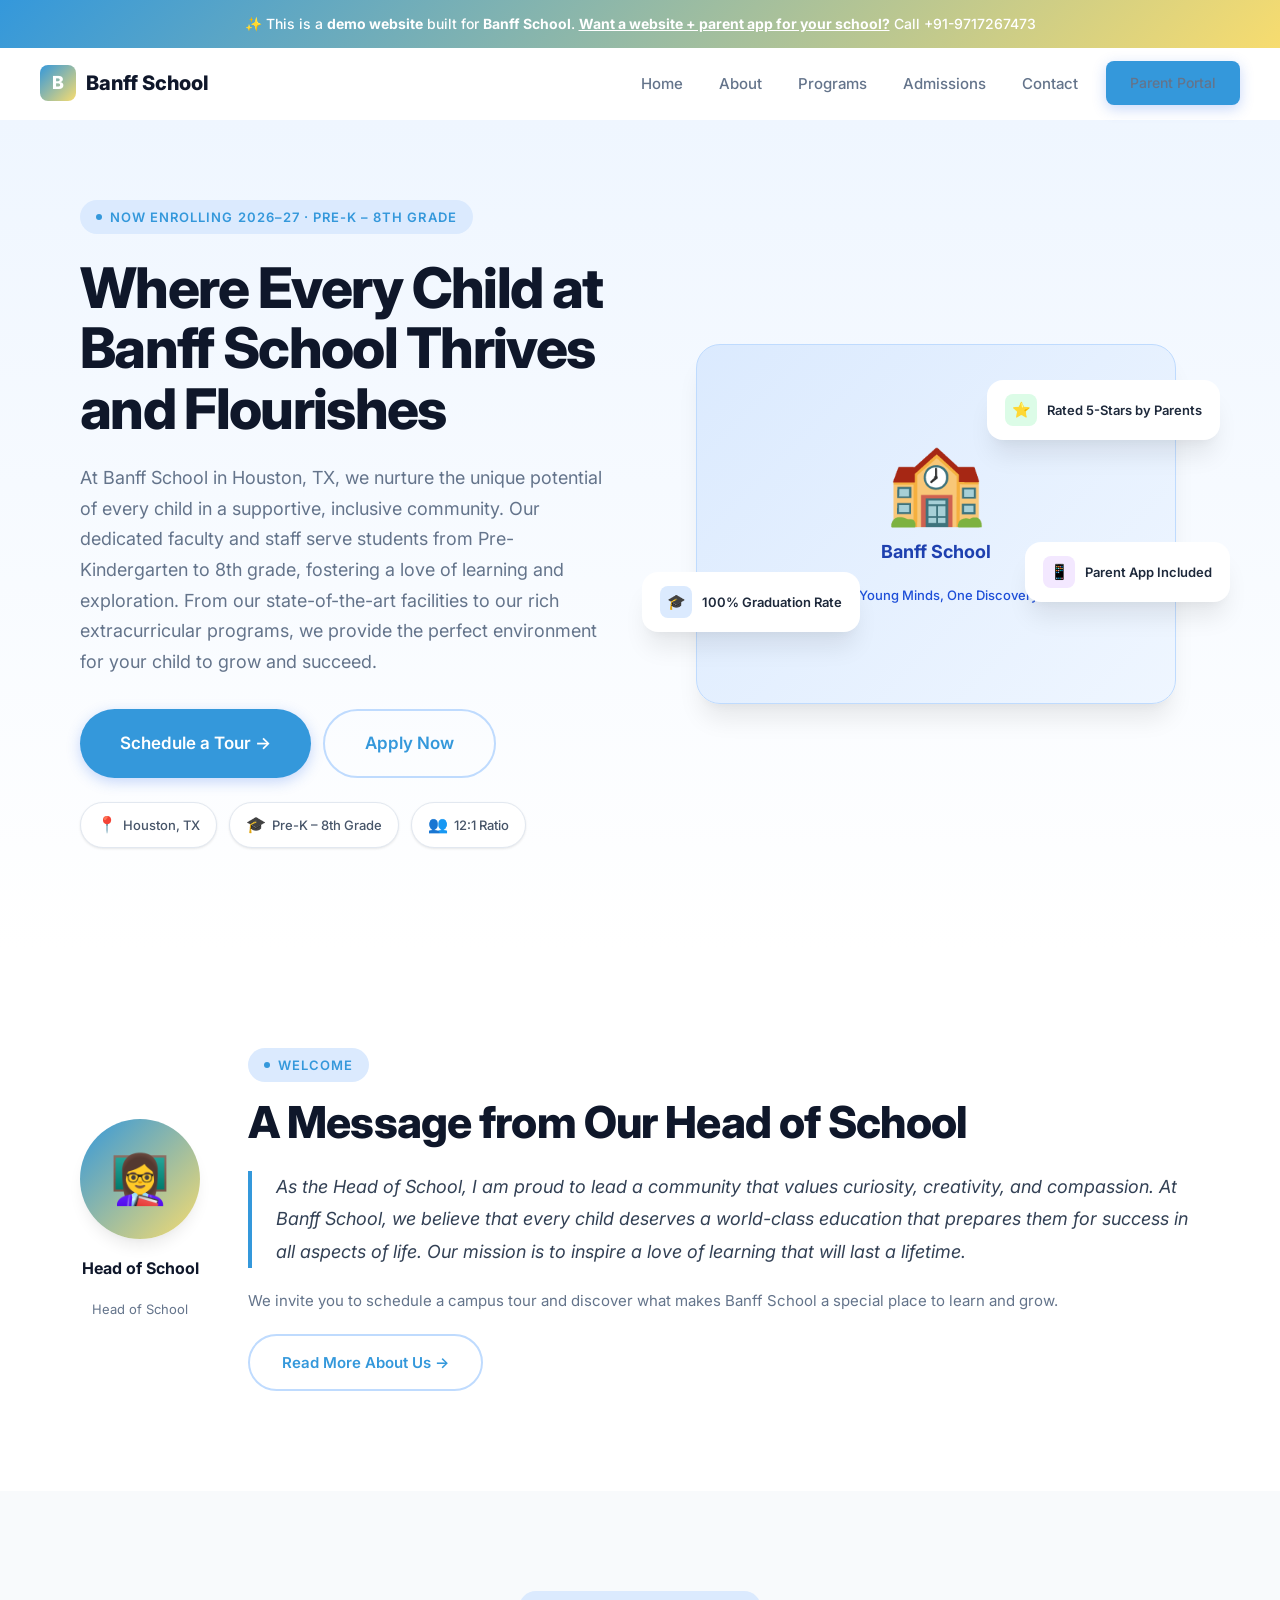
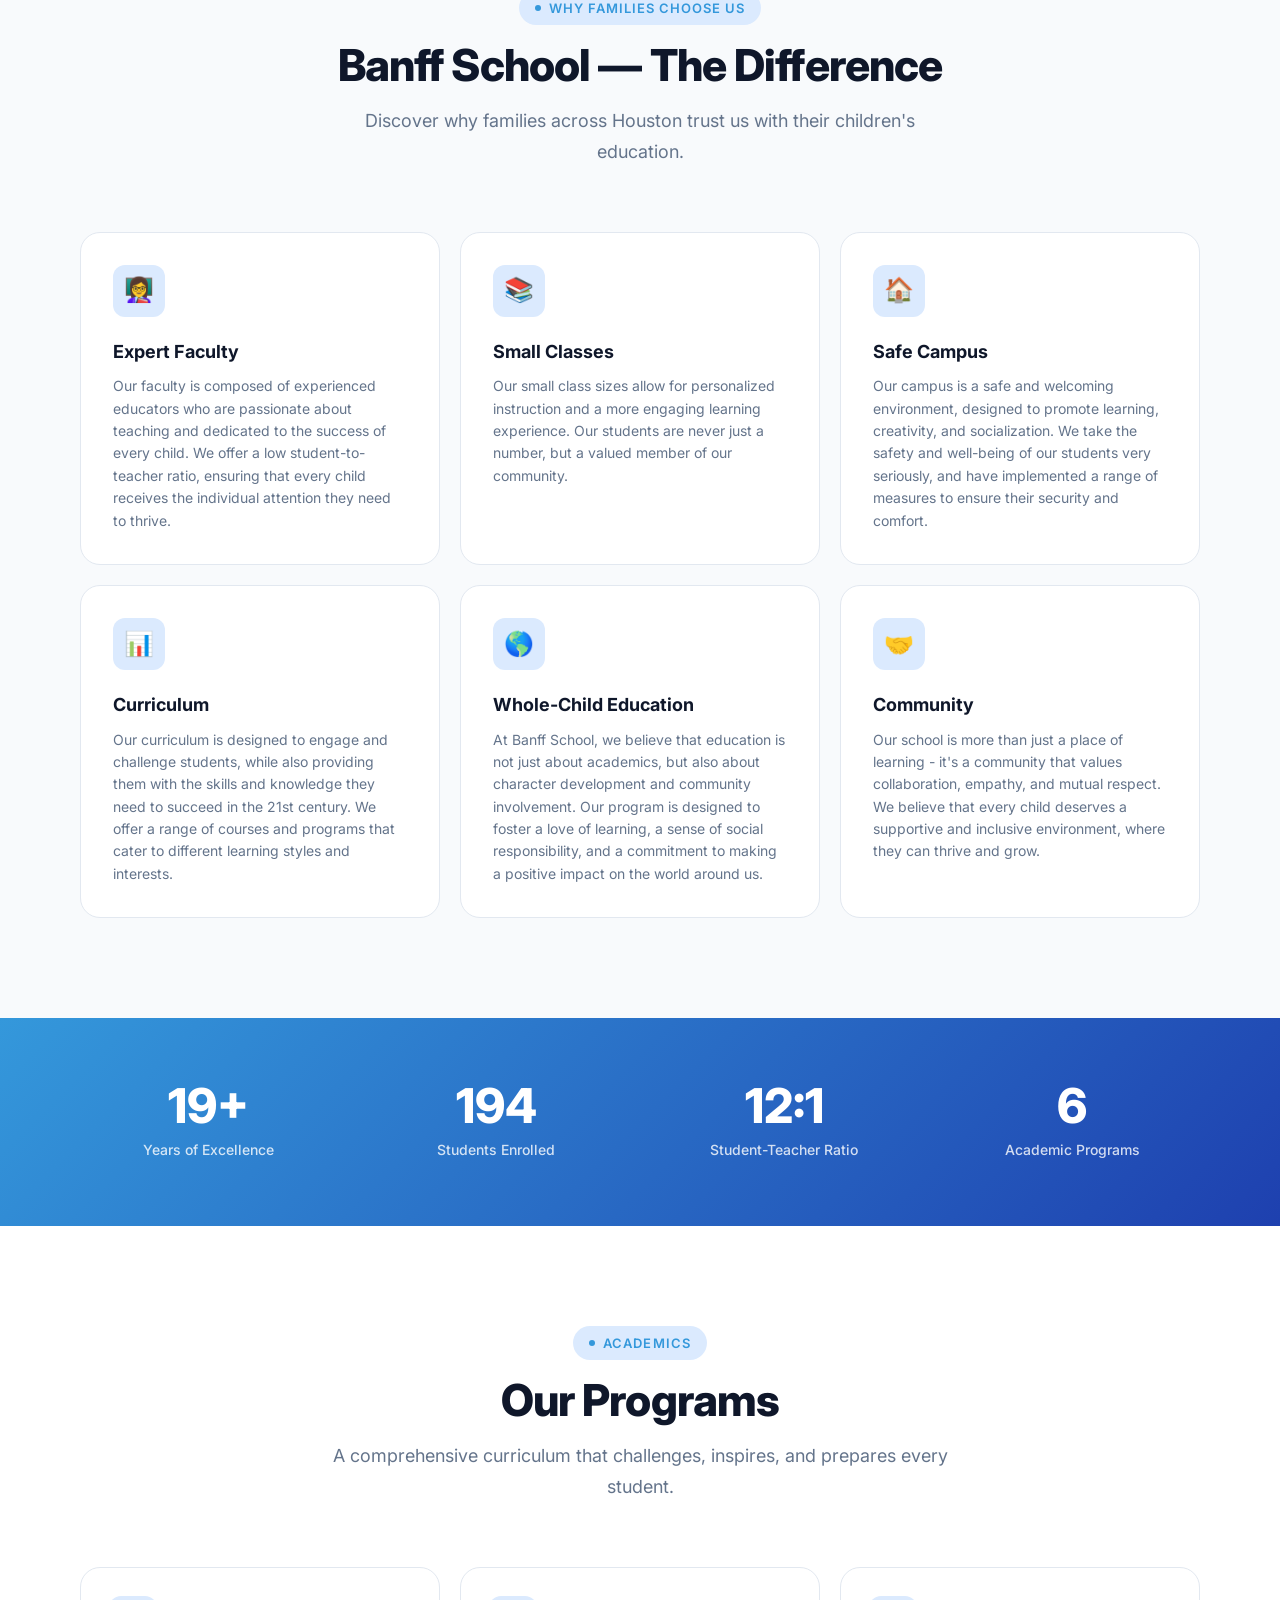
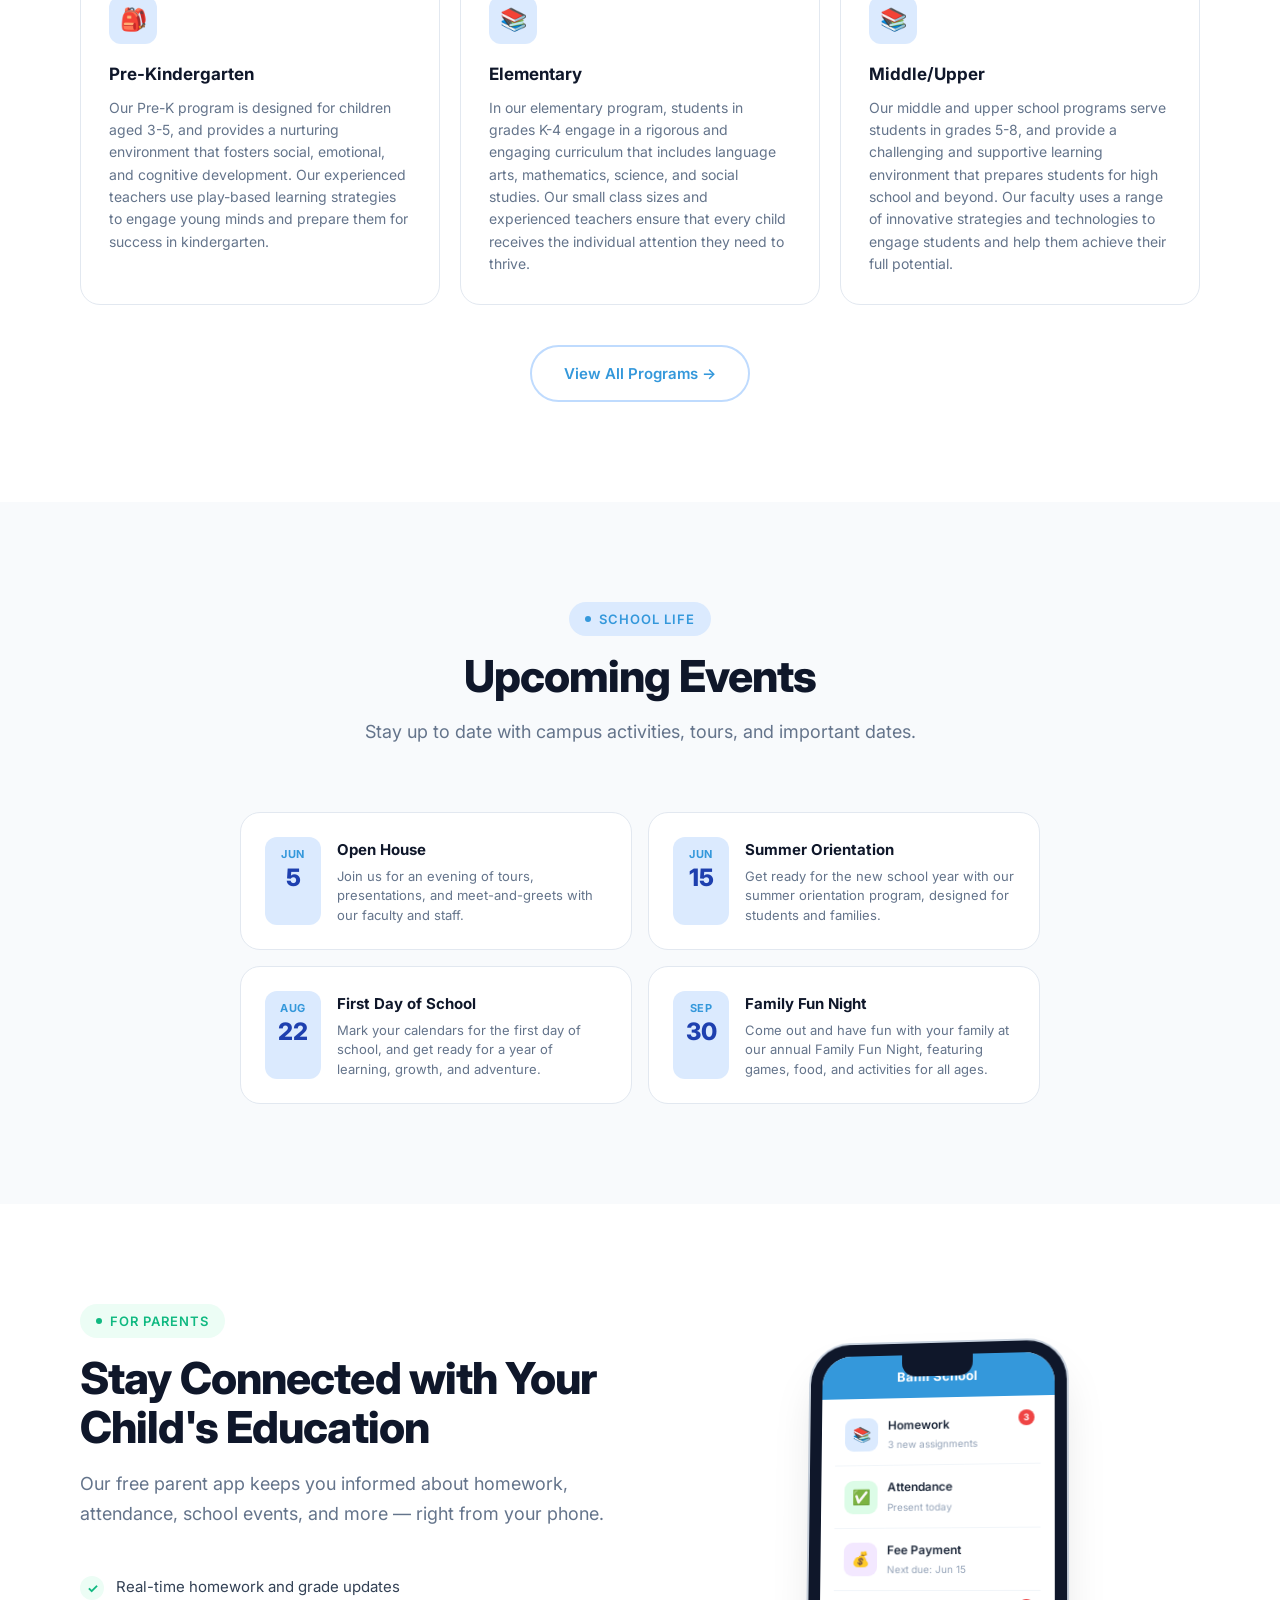
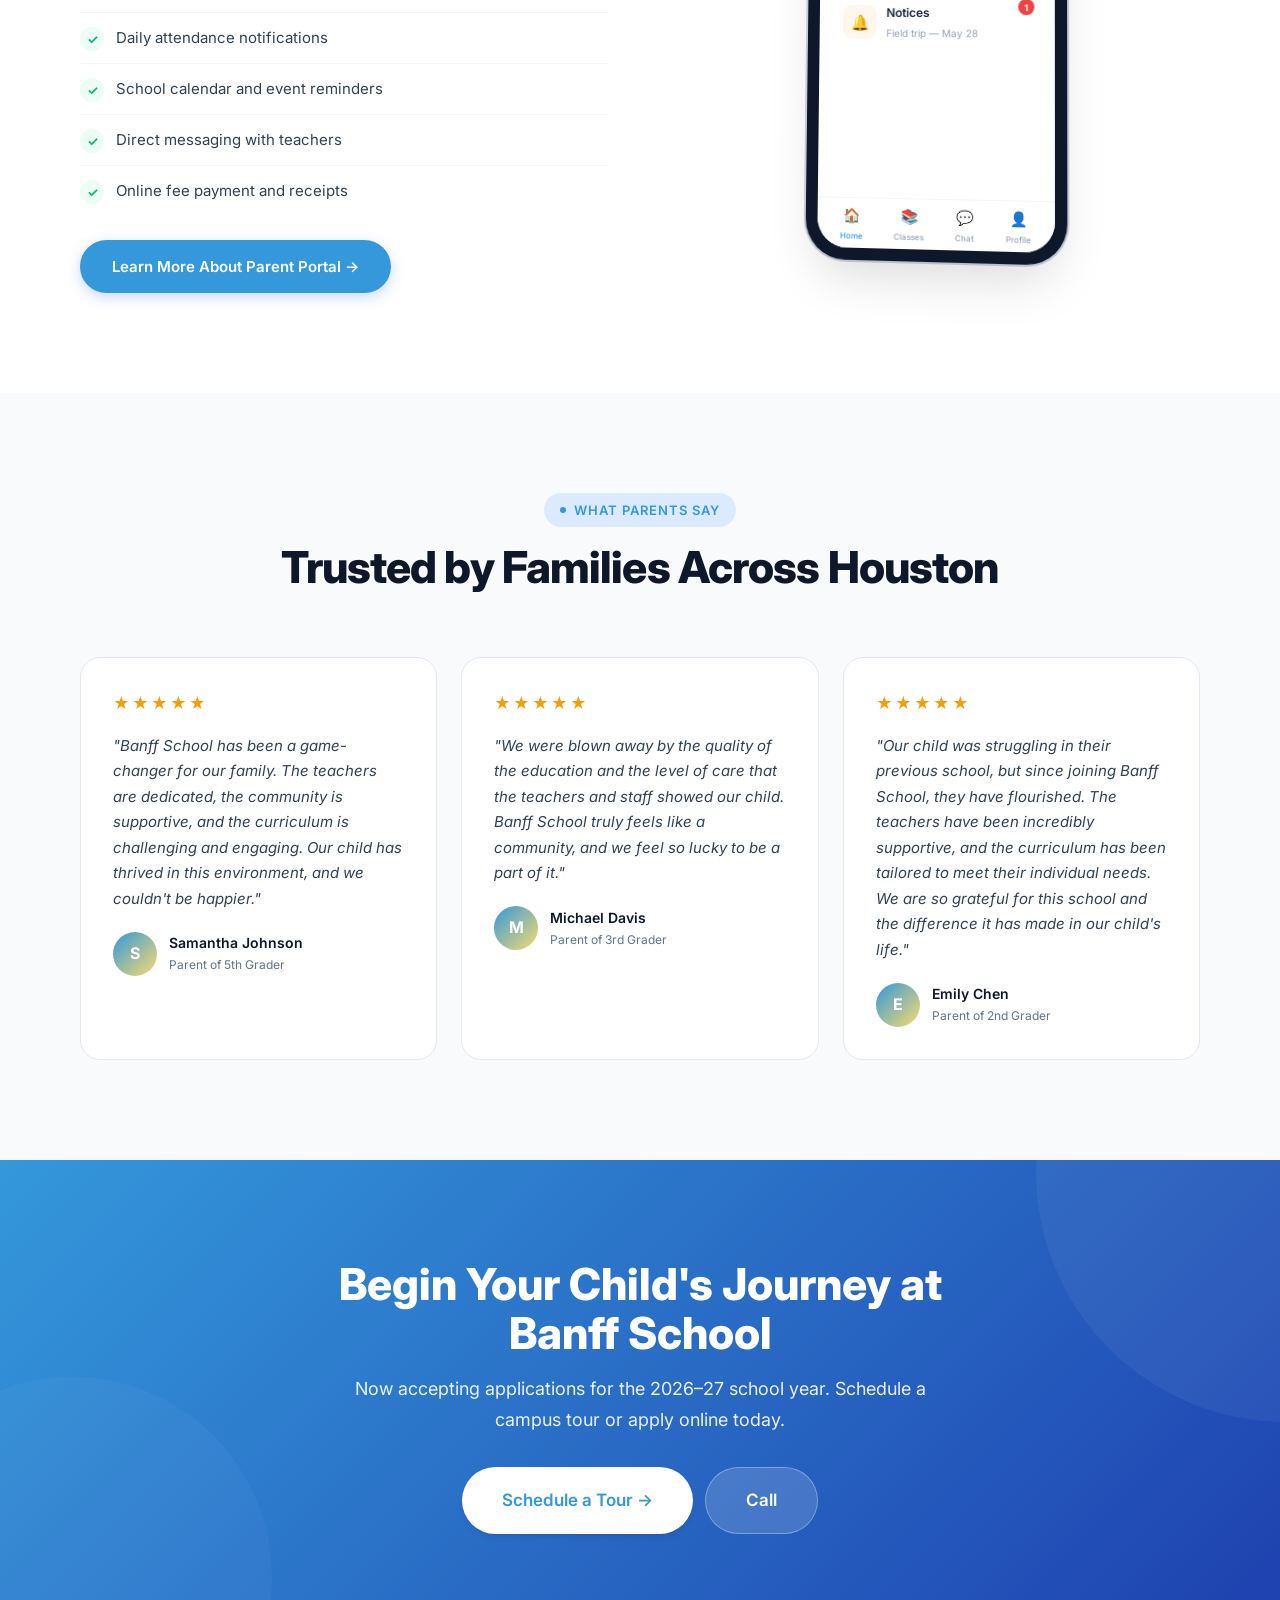
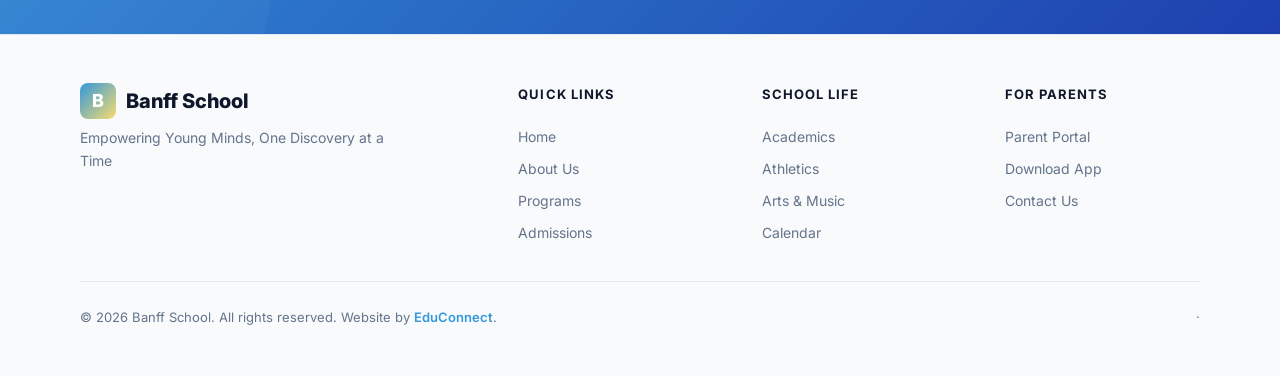
==== commit 63b2dee4: "Initial demo site for Banff School" ====
--- a/index.html
+++ b/index.html
@@ -25,8 +25,8 @@
 <section class="hero"><div class="container"><div class="hero-inner">
   <div class="hero-content">
     <div class="badge animate-on-scroll mb-6">Now Enrolling 2026–27 · Pre-K – 8th Grade</div>
-    <h1 class="heading-xl animate-on-scroll mb-6">Where Every Child's Potential Unfolds in Houston</h1>
-    <p class="text-lg text-muted animate-on-scroll mb-8">Banff School, a private school in Houston, TX, serves students from Pre-Kindergarten to 8th grade. We foster a nurturing community that encourages academic excellence, creativity, and character growth. Our experienced faculty and small class sizes ensure personalized attention for every child.</p>
+    <h1 class="heading-xl animate-on-scroll mb-6">Where Every Child at Banff School Thrives and Flourishes</h1>
+    <p class="text-lg text-muted animate-on-scroll mb-8">At Banff School in Houston, TX, we nurture the unique potential of every child in a supportive, inclusive community. Our dedicated faculty and staff serve students from Pre-Kindergarten to 8th grade, fostering a love of learning and exploration. From our state-of-the-art facilities to our rich extracurricular programs, we provide the perfect environment for your child to grow and succeed.</p>
     <div class="hero-actions animate-on-scroll">
       <a href="/admissions.html" class="btn btn-primary btn-lg">Schedule a Tour →</a>
       <a href="/admissions.html" class="btn btn-outline btn-lg">Apply Now</a>
@@ -39,7 +39,7 @@
   </div>
   <div class="hero-visual animate-on-scroll">
     <div class="school-illustration"><div class="school-illustration-inner">
-      <div class="school-building">🏫</div><h3>Banff School</h3><p>Growing Minds, Building Character, Together</p>
+      <div class="school-building">🏫</div><h3>Banff School</h3><p>Empowering Young Minds, One Discovery at a Time</p>
     </div></div>
     <div class="float-card card-1"><div class="fc-icon green">⭐</div>Rated 5-Stars by Parents</div>
     <div class="float-card card-2"><div class="fc-icon blue">🎓</div>100% Graduation Rate</div>
@@ -55,7 +55,7 @@
   <div class="welcome-text animate-on-scroll">
     <div class="badge mb-4">Welcome</div>
     <h2 class="heading-lg mb-6">A Message from Our Head of School</h2>
-    <blockquote>As the Head of School, I am proud to lead a community that values the unique potential of each student. At Banff School, we strive to create a warm and inclusive environment where children can thrive academically, socially, and emotionally.</blockquote>
+    <blockquote>As the Head of School, I am proud to lead a community that values curiosity, creativity, and compassion. At Banff School, we believe that every child deserves a world-class education that prepares them for success in all aspects of life. Our mission is to inspire a love of learning that will last a lifetime.</blockquote>
     <p>We invite you to schedule a campus tour and discover what makes Banff School a special place to learn and grow.</p>
     <a href="/about.html" class="btn btn-outline" style="margin-top:20px">Read More About Us →</a>
   </div>
@@ -69,22 +69,22 @@
   </div>
   <div class="features-grid">
       <div class="feature-card animate-on-scroll stagger-1">
-        <div class="feature-icon">👩‍🏫</div><h3>Expert Faculty</h3><p>Our experienced teachers and staff are dedicated to providing a high-quality education that meets the unique needs of each student.</p>
+        <div class="feature-icon">👩‍🏫</div><h3>Expert Faculty</h3><p>Our faculty is composed of experienced educators who are passionate about teaching and dedicated to the success of every child. We offer a low student-to-teacher ratio, ensuring that every child receives the individual attention they need to thrive.</p>
       </div>
       <div class="feature-card animate-on-scroll stagger-2">
-        <div class="feature-icon">📚</div><h3>Small Classes</h3><p>Our small class sizes ensure that every student receives personalized attention and support from our faculty.</p>
+        <div class="feature-icon">📚</div><h3>Small Classes</h3><p>Our small class sizes allow for personalized instruction and a more engaging learning experience. Our students are never just a number, but a valued member of our community.</p>
       </div>
       <div class="feature-card animate-on-scroll stagger-3">
-        <div class="feature-icon">🏠</div><h3>Safe Campus</h3><p>Our secure and well-maintained campus provides a safe and healthy environment for our students to learn and grow.</p>
+        <div class="feature-icon">🏠</div><h3>Safe Campus</h3><p>Our campus is a safe and welcoming environment, designed to promote learning, creativity, and socialization. We take the safety and well-being of our students very seriously, and have implemented a range of measures to ensure their security and comfort.</p>
       </div>
       <div class="feature-card animate-on-scroll stagger-4">
-        <div class="feature-icon">📊</div><h3>Rigorous Curriculum</h3><p>Our curriculum is designed to challenge and engage students, with a focus on core subjects and essential life skills.</p>
+        <div class="feature-icon">📊</div><h3>Curriculum</h3><p>Our curriculum is designed to engage and challenge students, while also providing them with the skills and knowledge they need to succeed in the 21st century. We offer a range of courses and programs that cater to different learning styles and interests.</p>
       </div>
       <div class="feature-card animate-on-scroll stagger-5">
-        <div class="feature-icon">🌎</div><h3>Whole-Child Approach</h3><p>We believe in nurturing the whole child, with a focus on social, emotional, and physical development, in addition to academic excellence.</p>
+        <div class="feature-icon">🌎</div><h3>Whole-Child Education</h3><p>At Banff School, we believe that education is not just about academics, but also about character development and community involvement. Our program is designed to foster a love of learning, a sense of social responsibility, and a commitment to making a positive impact on the world around us.</p>
       </div>
       <div class="feature-card animate-on-scroll stagger-6">
-        <div class="feature-icon">👥</div><h3>Community</h3><p>At Banff School, we value the importance of community and provide opportunities for students to connect with peers, teachers, and families.</p>
+        <div class="feature-icon">🤝</div><h3>Community</h3><p>Our school is more than just a place of learning - it's a community that values collaboration, empathy, and mutual respect. We believe that every child deserves a supportive and inclusive environment, where they can thrive and grow.</p>
       </div></div>
 </div></section>
 
@@ -103,13 +103,13 @@
   </div>
   <div class="programs-grid">
       <div class="program-card animate-on-scroll stagger-1">
-        <div class="program-icon">🎒</div><h3>Pre-Kindergarten</h3><p>Our Pre-Kindergarten program provides a nurturing environment for 3-4 year olds, with a focus on social, emotional, and cognitive development.</p>
+        <div class="program-icon">🎒</div><h3>Pre-Kindergarten</h3><p>Our Pre-K program is designed for children aged 3-5, and provides a nurturing environment that fosters social, emotional, and cognitive development. Our experienced teachers use play-based learning strategies to engage young minds and prepare them for success in kindergarten.</p>
       </div>
       <div class="program-card animate-on-scroll stagger-2">
-        <div class="program-icon">📚</div><h3>Elementary</h3><p>Our Elementary program serves students from Kindergarten to 4th grade, with a focus on core subjects, including reading, writing, math, and science.</p>
+        <div class="program-icon">📚</div><h3>Elementary</h3><p>In our elementary program, students in grades K-4 engage in a rigorous and engaging curriculum that includes language arts, mathematics, science, and social studies. Our small class sizes and experienced teachers ensure that every child receives the individual attention they need to thrive.</p>
       </div>
       <div class="program-card animate-on-scroll stagger-3">
-        <div class="program-icon">🎓</div><h3>Middle/Upper</h3><p>Our Middle/Upper program serves students from 5th to 8th grade, with a focus on academic rigor, character development, and preparation for high school.</p>
+        <div class="program-icon">📚</div><h3>Middle/Upper</h3><p>Our middle and upper school programs serve students in grades 5-8, and provide a challenging and supportive learning environment that prepares students for high school and beyond. Our faculty uses a range of innovative strategies and technologies to engage students and help them achieve their full potential.</p>
       </div></div>
   <div class="text-center animate-on-scroll" style="margin-top:40px"><a href="/programs.html" class="btn btn-outline">View All Programs →</a></div>
 </div></section>
@@ -124,14 +124,14 @@
         <div class="event-date"><div class="month">Jun</div><div class="day">5</div></div>
         <div class="event-info"><h4>Open House</h4><p>Join us for an evening of tours, presentations, and meet-and-greets with our faculty and staff.</p></div>
       </div><div class="event-card animate-on-scroll stagger-2">
-        <div class="event-date"><div class="month">Aug</div><div class="day">10</div></div>
-        <div class="event-info"><h4>New Student Orientation</h4><p>Get ready for a fun-filled morning of icebreakers, team-building activities, and essential information for new students and families.</p></div>
+        <div class="event-date"><div class="month">Jun</div><div class="day">15</div></div>
+        <div class="event-info"><h4>Summer Orientation</h4><p>Get ready for the new school year with our summer orientation program, designed for students and families.</p></div>
       </div><div class="event-card animate-on-scroll stagger-3">
-        <div class="event-date"><div class="month">Sep</div><div class="day">1</div></div>
-        <div class="event-info"><h4>First Day of School</h4><p>Welcome back to the new school year! We're excited to see our students return with smiles and eagerness to learn.</p></div>
+        <div class="event-date"><div class="month">Aug</div><div class="day">22</div></div>
+        <div class="event-info"><h4>First Day of School</h4><p>Mark your calendars for the first day of school, and get ready for a year of learning, growth, and adventure.</p></div>
       </div><div class="event-card animate-on-scroll stagger-4">
-        <div class="event-date"><div class="month">Oct</div><div class="day">15</div></div>
-        <div class="event-info"><h4>Fall Camp</h4><p>Join us for a fun-filled weekend of outdoor adventures, team-building activities, and bonding experiences with our faculty and peers.</p></div>
+        <div class="event-date"><div class="month">Sep</div><div class="day">30</div></div>
+        <div class="event-info"><h4>Family Fun Night</h4><p>Come out and have fun with your family at our annual Family Fun Night, featuring games, food, and activities for all ages.</p></div>
       </div></div>
 </div></section>
 
@@ -176,21 +176,21 @@
   <div class="testimonials-grid">
       <div class="testimonial-card animate-on-scroll stagger-1">
         <div class="stars"><span class="star">★</span><span class="star">★</span><span class="star">★</span><span class="star">★</span><span class="star">★</span></div>
-        <p class="testimonial-text">"Banff School has provided our children with a nurturing and supportive environment that has helped them thrive academically and socially. The faculty and staff are truly dedicated to the well-being of each child."</p>
-        <div class="testimonial-author"><div class="author-avatar">J</div>
-        <div class="author-info"><div class="author-name">John and Sarah Lee</div><div class="author-role">Parents of 3rd and 5th Graders</div></div></div>
+        <p class="testimonial-text">"Banff School has been a game-changer for our family. The teachers are dedicated, the community is supportive, and the curriculum is challenging and engaging. Our child has thrived in this environment, and we couldn't be happier."</p>
+        <div class="testimonial-author"><div class="author-avatar">S</div>
+        <div class="author-info"><div class="author-name">Samantha Johnson</div><div class="author-role">Parent of 5th Grader</div></div></div>
       </div>
       <div class="testimonial-card animate-on-scroll stagger-2">
         <div class="stars"><span class="star">★</span><span class="star">★</span><span class="star">★</span><span class="star">★</span><span class="star">★</span></div>
-        <p class="testimonial-text">"The small class sizes and personalized attention at Banff School have made a huge difference in our child's education. The teachers are always available to answer questions and provide support."</p>
+        <p class="testimonial-text">"We were blown away by the quality of the education and the level of care that the teachers and staff showed our child. Banff School truly feels like a community, and we feel so lucky to be a part of it."</p>
         <div class="testimonial-author"><div class="author-avatar">M</div>
-        <div class="author-info"><div class="author-name">Maria Rodriguez</div><div class="author-role">Mother of 2nd Grader</div></div></div>
+        <div class="author-info"><div class="author-name">Michael Davis</div><div class="author-role">Parent of 3rd Grader</div></div></div>
       </div>
       <div class="testimonial-card animate-on-scroll stagger-3">
         <div class="stars"><span class="star">★</span><span class="star">★</span><span class="star">★</span><span class="star">★</span><span class="star">★</span></div>
-        <p class="testimonial-text">"Banff School has been a game-changer for our family. The community is warm and welcoming, and the opportunities for extracurricular activities and character development are endless."</p>
-        <div class="testimonial-author"><div class="author-avatar">D</div>
-        <div class="author-info"><div class="author-name">David and Emily Chen</div><div class="author-role">Parents of 4th and 6th Graders</div></div></div>
+        <p class="testimonial-text">"Our child was struggling in their previous school, but since joining Banff School, they have flourished. The teachers have been incredibly supportive, and the curriculum has been tailored to meet their individual needs. We are so grateful for this school and the difference it has made in our child's life."</p>
+        <div class="testimonial-author"><div class="author-avatar">E</div>
+        <div class="author-info"><div class="author-name">Emily Chen</div><div class="author-role">Parent of 2nd Grader</div></div></div>
       </div></div>
 </div></section>
 
@@ -207,7 +207,7 @@
     <div class="footer-grid">
       <div class="footer-brand">
         <div class="logo" style="margin-bottom:8px"><span class="logo-icon">B</span>Banff School</div>
-        <p>Growing Minds, Building Character, Together</p>
+        <p>Empowering Young Minds, One Discovery at a Time</p>
         <p style="margin-top:12px;font-size:13px"></p>
       </div>
       <div class="footer-col"><h4>Quick Links</h4><a href="/">Home</a><a href="/about.html">About Us</a><a href="/programs.html">Programs</a><a href="/admissions.html">Admissions</a></div>
--- a/styles.css
+++ b/styles.css
@@ -1,8 +1,8 @@
 /* ===== DESIGN SYSTEM — LIGHT PROFESSIONAL ===== */
 :root{
-  --primary:#4CAF50;--primary-50:#eff6ff;--primary-100:#dbeafe;--primary-200:#bfdbfe;
-  --primary-500:#4CAF50;--primary-600:#1d4ed8;--primary-700:#1e40af;
-  --secondary:#2196F3;--accent:#10b981;--accent-50:#ecfdf5;
+  --primary:#3498DB;--primary-50:#eff6ff;--primary-100:#dbeafe;--primary-200:#bfdbfe;
+  --primary-500:#3498DB;--primary-600:#1d4ed8;--primary-700:#1e40af;
+  --secondary:#F7DC6F;--accent:#10b981;--accent-50:#ecfdf5;
   --white:#fff;--gray-50:#f8fafc;--gray-100:#f1f5f9;--gray-200:#e2e8f0;--gray-300:#cbd5e1;
   --gray-400:#94a3b8;--gray-500:#64748b;--gray-600:#475569;--gray-700:#334155;
   --gray-800:#1e293b;--gray-900:#0f172a;
